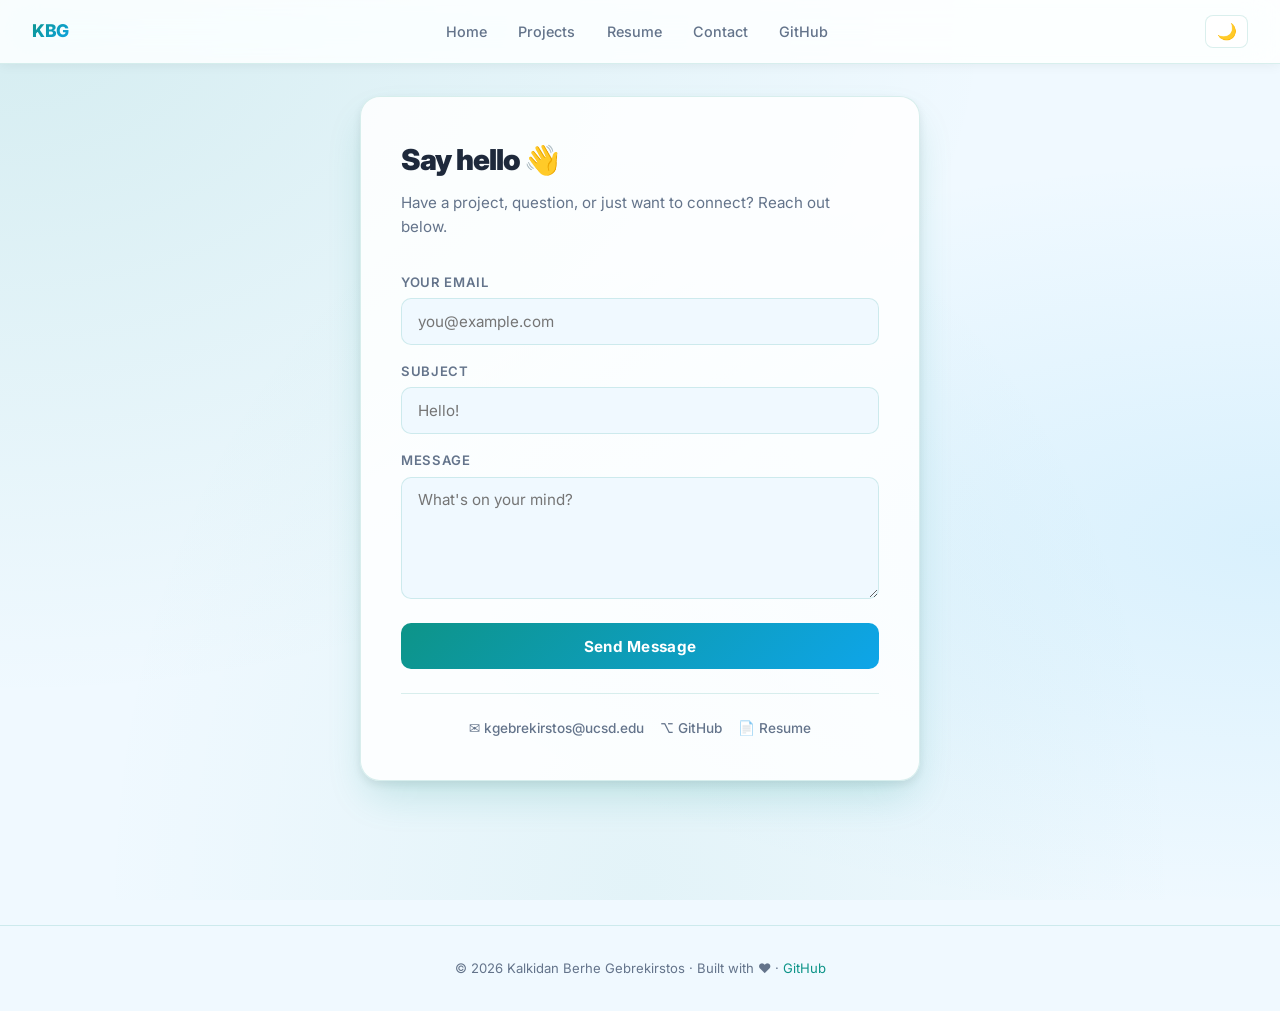
==== contact/index.html @ 20f1e6ea "Overhaul portfolio with polished, animated design - Sticky glassmorphism nav with backdrop-filter bl" ====
<!doctype html>
<html lang="en">
<head>
  <meta charset="utf-8" />
  <meta name="viewport" content="width=device-width,initial-scale=1" />
  <title>Contact – Kalkidan</title>
  <link rel="stylesheet" href="../style.css">
  <script type="module" src="../global.js"></script>
</head>
<body>
  <main class="container">
    <div class="contact-wrap reveal">
      <h1>Say hello 👋</h1>
      <p class="subtitle">Have a project, question, or just want to connect? Reach out below.</p>

      <form class="contact" action="mailto:kgebrekirstos@ucsd.edu" method="POST" enctype="text/plain">
        <div class="field">
          <label for="email">Your Email</label>
          <input id="email" name="email" type="email" required placeholder="you@example.com" autocomplete="email">
        </div>

        <div class="field">
          <label for="subject">Subject</label>
          <input id="subject" name="subject" type="text" required placeholder="Hello!">
        </div>

        <div class="field">
          <label for="body">Message</label>
          <textarea id="body" name="body" rows="5" required placeholder="What's on your mind?"></textarea>
        </div>

        <button type="submit">Send Message</button>
      </form>

      <div class="contact-links">
        <a href="mailto:kgebrekirstos@ucsd.edu">✉️ kgebrekirstos@ucsd.edu</a>
        <a href="https://github.com/Kalberhe" target="_blank" rel="noopener">⌥ GitHub</a>
        <a href="../resume/">📄 Resume</a>
      </div>
    </div>
  </main>
</body>
</html>
---- style.css ----
/* style.css */
@import url('https://fonts.googleapis.com/css2?family=Inter:wght@400;500;600;700;800;900&family=Fira+Code:wght@400;500&display=swap');

:root {
  --font-main: 'Inter', system-ui, -apple-system, sans-serif;
  --font-mono: 'Fira Code', monospace;

  --accent:       #0d9488;
  --accent-2:     #0ea5e9;
  --accent-hover: #0f766e;
  --text-main:    #1e293b;
  --text-muted:   #64748b;

  --bg-body:      #f0f9ff;
  --glass-bg:     rgba(255, 255, 255, 0.85);
  --glass-border: rgba(13, 148, 136, 0.15);
  --radius:       14px;
  --shadow:       0 4px 24px -4px rgba(13, 148, 136, 0.12), 0 1px 3px rgba(0,0,0,0.06);
  --shadow-lg:    0 20px 40px -8px rgba(13, 148, 136, 0.2), 0 4px 8px rgba(0,0,0,0.08);

  --nav-height: 64px;
}

:root[data-theme="dark"] {
  --accent:       #2dd4bf;
  --accent-2:     #38bdf8;
  --accent-hover: #14b8a6;
  --text-main:    #f1f5f9;
  --text-muted:   #94a3b8;
  --bg-body:      #0a0f1e;
  --glass-bg:     rgba(15, 23, 42, 0.85);
  --glass-border: rgba(45, 212, 191, 0.12);
  --shadow:       0 4px 24px -4px rgba(45, 212, 191, 0.08), 0 1px 3px rgba(0,0,0,0.3);
  --shadow-lg:    0 20px 40px -8px rgba(45, 212, 191, 0.15), 0 4px 8px rgba(0,0,0,0.4);
}

/* ── Reset ── */
*, *::before, *::after { box-sizing: border-box; margin: 0; padding: 0; }

html { scroll-behavior: smooth; }

body {
  font-family: var(--font-main);
  background-color: var(--bg-body);
  background-image:
    radial-gradient(ellipse at 0% 0%,   rgba(13, 148, 136, 0.12) 0px, transparent 55%),
    radial-gradient(ellipse at 100% 60%, rgba(14, 165, 233, 0.10) 0px, transparent 50%),
    radial-gradient(ellipse at 50% 100%, rgba(13, 148, 136, 0.06) 0px, transparent 60%);
  background-attachment: fixed;
  color: var(--text-main);
  line-height: 1.6;
  min-height: 100vh;
  padding-top: var(--nav-height);
}

/* ── Progress Bar ── */
#progress-bar {
  position: fixed;
  top: 0; left: 0;
  height: 3px;
  width: 0%;
  background: linear-gradient(90deg, var(--accent), var(--accent-2));
  z-index: 9999;
  transition: width 0.1s linear;
  border-radius: 0 2px 2px 0;
}

/* ── Layout ── */
.container {
  max-width: 1020px;
  margin: 0 auto;
  padding: 0 1.5rem 5rem;
}

/* ── Navbar ── */
nav {
  position: fixed;
  top: 0; left: 0; right: 0;
  height: var(--nav-height);
  z-index: 100;
  padding: 0 2rem;
  display: flex;
  justify-content: space-between;
  align-items: center;
  background: var(--glass-bg);
  backdrop-filter: blur(16px) saturate(180%);
  -webkit-backdrop-filter: blur(16px) saturate(180%);
  border-bottom: 1px solid var(--glass-border);
  box-shadow: 0 1px 12px rgba(0,0,0,0.06);
  transition: background 0.3s;
}

.nav-brand {
  font-weight: 800;
  font-size: 1.1rem;
  background: linear-gradient(135deg, var(--accent), var(--accent-2));
  -webkit-background-clip: text;
  -webkit-text-fill-color: transparent;
  background-clip: text;
  letter-spacing: -0.02em;
}

nav ul { display: flex; gap: 0.25rem; list-style: none; padding: 0; }

nav a {
  text-decoration: none;
  color: var(--text-muted);
  font-weight: 500;
  font-size: 0.9rem;
  padding: 0.45rem 0.85rem;
  border-radius: 8px;
  transition: color 0.2s, background 0.2s;
}
nav a:hover { color: var(--accent); background: rgba(13, 148, 136, 0.08); }
nav a.current {
  color: var(--accent);
  background: rgba(13, 148, 136, 0.12);
  font-weight: 600;
}

/* Theme toggle button */
#theme-btn {
  background: var(--glass-bg);
  border: 1px solid var(--glass-border);
  color: var(--text-muted);
  cursor: pointer;
  border-radius: 8px;
  padding: 0.4rem 0.65rem;
  font-size: 1rem;
  transition: all 0.2s;
  display: flex;
  align-items: center;
}
#theme-btn:hover { color: var(--accent); border-color: var(--accent); }

/* ── Hero ── */
.hero {
  display: grid;
  grid-template-columns: 1fr 220px;
  gap: 3rem;
  align-items: center;
  margin: 3.5rem 0 4rem;
  background: var(--glass-bg);
  padding: 2.75rem 3rem;
  border-radius: 20px;
  border: 1px solid var(--glass-border);
  box-shadow: var(--shadow-lg);
  position: relative;
  overflow: hidden;
}

.hero::before {
  content: '';
  position: absolute;
  inset: 0;
  border-radius: 20px;
  padding: 2px;
  background: linear-gradient(135deg, var(--accent), var(--accent-2), var(--accent));
  background-size: 200% 200%;
  animation: gradientShift 6s ease infinite;
  -webkit-mask: linear-gradient(#fff 0 0) content-box, linear-gradient(#fff 0 0);
  mask: linear-gradient(#fff 0 0) content-box, linear-gradient(#fff 0 0);
  -webkit-mask-composite: xor;
  mask-composite: exclude;
  pointer-events: none;
}

@keyframes gradientShift {
  0%   { background-position: 0% 50%; }
  50%  { background-position: 100% 50%; }
  100% { background-position: 0% 50%; }
}

.hero-text { display: flex; flex-direction: column; gap: 0; }

.hero h1 {
  font-size: clamp(1.8rem, 4vw, 2.6rem);
  font-weight: 900;
  letter-spacing: -0.03em;
  line-height: 1.1;
  margin-bottom: 0.5rem;
  background: linear-gradient(135deg, var(--text-main) 0%, var(--accent) 100%);
  -webkit-background-clip: text;
  -webkit-text-fill-color: transparent;
  background-clip: text;
}

.hero .tagline {
  font-size: 1rem;
  color: var(--accent);
  font-weight: 600;
  margin-bottom: 1rem;
  letter-spacing: 0.01em;
}

.hero p {
  font-size: 0.95rem;
  color: var(--text-muted);
  line-height: 1.75;
  max-width: 520px;
}

/* Profile image */
.hero-img-wrap {
  position: relative;
  display: flex;
  align-items: center;
  justify-content: center;
}

.hero-img-wrap::before {
  content: '';
  position: absolute;
  inset: -6px;
  border-radius: 50%;
  background: linear-gradient(135deg, var(--accent), var(--accent-2));
  background-size: 200% 200%;
  animation: gradientShift 4s ease infinite;
  z-index: 0;
}

.hero img {
  width: 180px; height: 180px;
  object-fit: cover;
  border-radius: 50%;
  border: 4px solid var(--bg-body);
  box-shadow: var(--shadow);
  position: relative;
  z-index: 1;
  transition: transform 0.3s;
}

.hero img:hover { transform: scale(1.04); }

@media (max-width: 700px) {
  .hero {
    grid-template-columns: 1fr;
    text-align: center;
    padding: 2rem 1.5rem;
    gap: 2rem;
  }
  .hero-img-wrap { order: -1; width: 150px; height: 150px; margin: 0 auto; }
  .hero img { width: 138px; height: 138px; }
  .hero p { max-width: 100%; }
}

/* ── Stats ── */
.stats-grid {
  display: grid;
  grid-template-columns: repeat(4, 1fr);
  gap: 1rem;
  margin-top: 2rem;
  border-top: 1px solid var(--glass-border);
  padding-top: 1.75rem;
}
.stat-box { text-align: center; }
.stat-box dt {
  font-size: 0.7rem;
  text-transform: uppercase;
  letter-spacing: 0.07em;
  color: var(--text-muted);
  font-weight: 600;
}
.stat-box dd {
  font-size: 1.6rem;
  font-weight: 800;
  color: var(--accent);
  margin: 0;
  letter-spacing: -0.02em;
}

@media (max-width: 500px) {
  .stats-grid { grid-template-columns: repeat(2, 1fr); }
}

/* ── Section Header ── */
.section-header {
  display: flex;
  justify-content: space-between;
  align-items: baseline;
  margin-bottom: 1.5rem;
}
.section-header h2 {
  font-size: 1.5rem;
  font-weight: 800;
  letter-spacing: -0.02em;
}
.section-header a {
  color: var(--accent);
  font-weight: 600;
  font-size: 0.9rem;
  text-decoration: none;
  display: flex;
  align-items: center;
  gap: 0.25rem;
  transition: gap 0.2s;
}
.section-header a:hover { gap: 0.5rem; }

/* ── Project Cards ── */
.project-grid {
  display: grid;
  grid-template-columns: repeat(auto-fill, minmax(300px, 1fr));
  gap: 1.25rem;
}

.card {
  background: var(--glass-bg);
  border: 1px solid var(--glass-border);
  border-radius: var(--radius);
  padding: 1.75rem;
  display: flex;
  flex-direction: column;
  transition: transform 0.25s, box-shadow 0.25s, border-color 0.25s;
  box-shadow: var(--shadow);
  position: relative;
  overflow: hidden;
}

.card::after {
  content: '';
  position: absolute;
  top: 0; left: 0;
  width: 4px;
  height: 100%;
  background: linear-gradient(180deg, var(--accent), var(--accent-2));
  border-radius: 4px 0 0 4px;
  transition: width 0.25s;
}

.card:hover {
  transform: translateY(-5px);
  box-shadow: var(--shadow-lg);
  border-color: rgba(13, 148, 136, 0.3);
}
.card:hover::after { width: 6px; }

.card h3 {
  font-size: 1.1rem;
  font-weight: 700;
  margin-bottom: 0.35rem;
  color: var(--text-main);
  letter-spacing: -0.01em;
}

.card .meta {
  font-size: 0.78rem;
  color: var(--text-muted);
  font-family: var(--font-mono);
  margin-bottom: 0.85rem;
}

.card p {
  font-size: 0.9rem;
  color: var(--text-muted);
  flex-grow: 1;
  line-height: 1.7;
  margin-bottom: 1.25rem;
}

/* Tech Tags */
.tags {
  display: flex;
  flex-wrap: wrap;
  gap: 0.4rem;
  margin-bottom: 1.1rem;
}
.tag {
  font-size: 0.72rem;
  font-family: var(--font-mono);
  font-weight: 500;
  padding: 0.2rem 0.6rem;
  border-radius: 20px;
  background: rgba(13, 148, 136, 0.1);
  color: var(--accent);
  border: 1px solid rgba(13, 148, 136, 0.2);
  letter-spacing: 0.02em;
  transition: background 0.2s;
}
.tag:hover { background: rgba(13, 148, 136, 0.2); }

/* Card Links */
.card .links {
  margin-top: auto;
  display: flex;
  flex-wrap: wrap;
  gap: 0.75rem;
}
.card a {
  color: var(--accent);
  text-decoration: none;
  font-weight: 600;
  font-size: 0.85rem;
  display: flex;
  align-items: center;
  gap: 0.3rem;
  transition: gap 0.2s;
}
.card a:hover { gap: 0.5rem; }

/* ── Search Bar ── */
.search-wrap {
  position: relative;
  margin-bottom: 2rem;
}
.search-wrap::before {
  content: '⌕';
  position: absolute;
  left: 1rem;
  top: 50%;
  transform: translateY(-50%);
  color: var(--text-muted);
  font-size: 1.1rem;
  pointer-events: none;
}
input[type="search"], .search-bar {
  width: 100%;
  padding: 0.85rem 1rem 0.85rem 2.75rem;
  border: 1px solid var(--glass-border);
  border-radius: 10px;
  background: var(--glass-bg);
  color: var(--text-main);
  font-family: var(--font-main);
  font-size: 0.95rem;
  transition: border-color 0.2s, box-shadow 0.2s;
  outline: none;
}
input[type="search"]:focus, .search-bar:focus {
  border-color: var(--accent);
  box-shadow: 0 0 0 3px rgba(13, 148, 136, 0.12);
}

/* ── Resume ── */
.resume-section { margin-bottom: 3rem; }
.resume-section h2 {
  font-size: 1.3rem;
  font-weight: 800;
  letter-spacing: -0.02em;
  margin-bottom: 1.25rem;
  padding-bottom: 0.5rem;
  border-bottom: 2px solid var(--glass-border);
}

.job {
  margin-bottom: 1.75rem;
  padding: 1.5rem;
  background: var(--glass-bg);
  border: 1px solid var(--glass-border);
  border-radius: var(--radius);
  border-left: 4px solid var(--accent);
  box-shadow: var(--shadow);
  transition: transform 0.2s, box-shadow 0.2s;
}
.job:hover { transform: translateX(4px); box-shadow: var(--shadow-lg); }

.job-header {
  display: flex;
  justify-content: space-between;
  align-items: baseline;
  margin-bottom: 0.25rem;
  flex-wrap: wrap;
  gap: 0.5rem;
}
.job-header h3 { font-size: 1rem; font-weight: 700; }
.time {
  font-size: 0.78rem;
  font-family: var(--font-mono);
  color: var(--accent);
  font-weight: 500;
}
.role {
  font-size: 0.85rem;
  color: var(--text-muted);
  font-weight: 500;
  margin-bottom: 0.75rem;
}
.job ul {
  padding-left: 1.1rem;
  display: flex;
  flex-direction: column;
  gap: 0.4rem;
}
.job li { font-size: 0.9rem; color: var(--text-muted); line-height: 1.6; }
.job li strong { color: var(--text-main); font-weight: 600; }

/* ── Contact ── */
.contact-wrap {
  max-width: 560px;
  margin: 2rem auto 0;
  background: var(--glass-bg);
  border: 1px solid var(--glass-border);
  border-radius: 20px;
  padding: 2.5rem;
  box-shadow: var(--shadow-lg);
}
.contact-wrap h1 {
  font-size: 1.8rem;
  font-weight: 900;
  letter-spacing: -0.03em;
  margin-bottom: 0.5rem;
}
.contact-wrap .subtitle {
  color: var(--text-muted);
  font-size: 0.95rem;
  margin-bottom: 2rem;
}

form.contact {
  display: flex;
  flex-direction: column;
  gap: 1rem;
}
form.contact label {
  font-size: 0.82rem;
  font-weight: 600;
  color: var(--text-muted);
  text-transform: uppercase;
  letter-spacing: 0.05em;
  display: block;
  margin-bottom: 0.35rem;
}
form.contact input,
form.contact textarea {
  width: 100%;
  padding: 0.8rem 1rem;
  border: 1px solid var(--glass-border);
  border-radius: 10px;
  background: var(--bg-body);
  color: var(--text-main);
  font-family: var(--font-main);
  font-size: 0.95rem;
  outline: none;
  transition: border-color 0.2s, box-shadow 0.2s;
}
form.contact input:focus,
form.contact textarea:focus {
  border-color: var(--accent);
  box-shadow: 0 0 0 3px rgba(13, 148, 136, 0.12);
}
form.contact textarea { resize: vertical; min-height: 120px; }
form.contact .field { display: flex; flex-direction: column; }

form.contact button[type="submit"] {
  padding: 0.85rem 2rem;
  background: linear-gradient(135deg, var(--accent), var(--accent-2));
  color: white;
  font-family: var(--font-main);
  font-weight: 700;
  font-size: 0.95rem;
  border: none;
  border-radius: 10px;
  cursor: pointer;
  transition: opacity 0.2s, transform 0.2s;
  margin-top: 0.5rem;
  letter-spacing: 0.02em;
}
form.contact button[type="submit"]:hover { opacity: 0.9; transform: translateY(-1px); }
form.contact button[type="submit"]:active { transform: translateY(0); }

.contact-links {
  display: flex;
  gap: 1rem;
  margin-top: 1.5rem;
  padding-top: 1.5rem;
  border-top: 1px solid var(--glass-border);
  justify-content: center;
  flex-wrap: wrap;
}
.contact-links a {
  color: var(--text-muted);
  text-decoration: none;
  font-size: 0.85rem;
  font-weight: 500;
  display: flex;
  align-items: center;
  gap: 0.4rem;
  transition: color 0.2s;
}
.contact-links a:hover { color: var(--accent); }

/* ── Scroll reveal ── */
.reveal {
  opacity: 0;
  transform: translateY(24px);
  transition: opacity 0.55s ease, transform 0.55s ease;
}
.reveal.visible {
  opacity: 1;
  transform: none;
}

/* ── Page title ── */
.page-title {
  font-size: clamp(1.6rem, 4vw, 2.2rem);
  font-weight: 900;
  letter-spacing: -0.03em;
  margin: 3rem 0 1.5rem;
  background: linear-gradient(135deg, var(--text-main), var(--accent));
  -webkit-background-clip: text;
  -webkit-text-fill-color: transparent;
  background-clip: text;
}

/* ── Download button ── */
.btn-primary {
  display: inline-flex;
  align-items: center;
  gap: 0.5rem;
  padding: 0.65rem 1.25rem;
  background: linear-gradient(135deg, var(--accent), var(--accent-2));
  color: white;
  font-weight: 700;
  font-size: 0.88rem;
  text-decoration: none;
  border-radius: 10px;
  transition: opacity 0.2s, transform 0.2s;
  letter-spacing: 0.02em;
}
.btn-primary:hover { opacity: 0.9; transform: translateY(-1px); }

/* ── Footer ── */
footer {
  text-align: center;
  padding: 2rem 1.5rem;
  color: var(--text-muted);
  font-size: 0.82rem;
  border-top: 1px solid var(--glass-border);
  margin-top: 4rem;
}
footer a { color: var(--accent); text-decoration: none; }
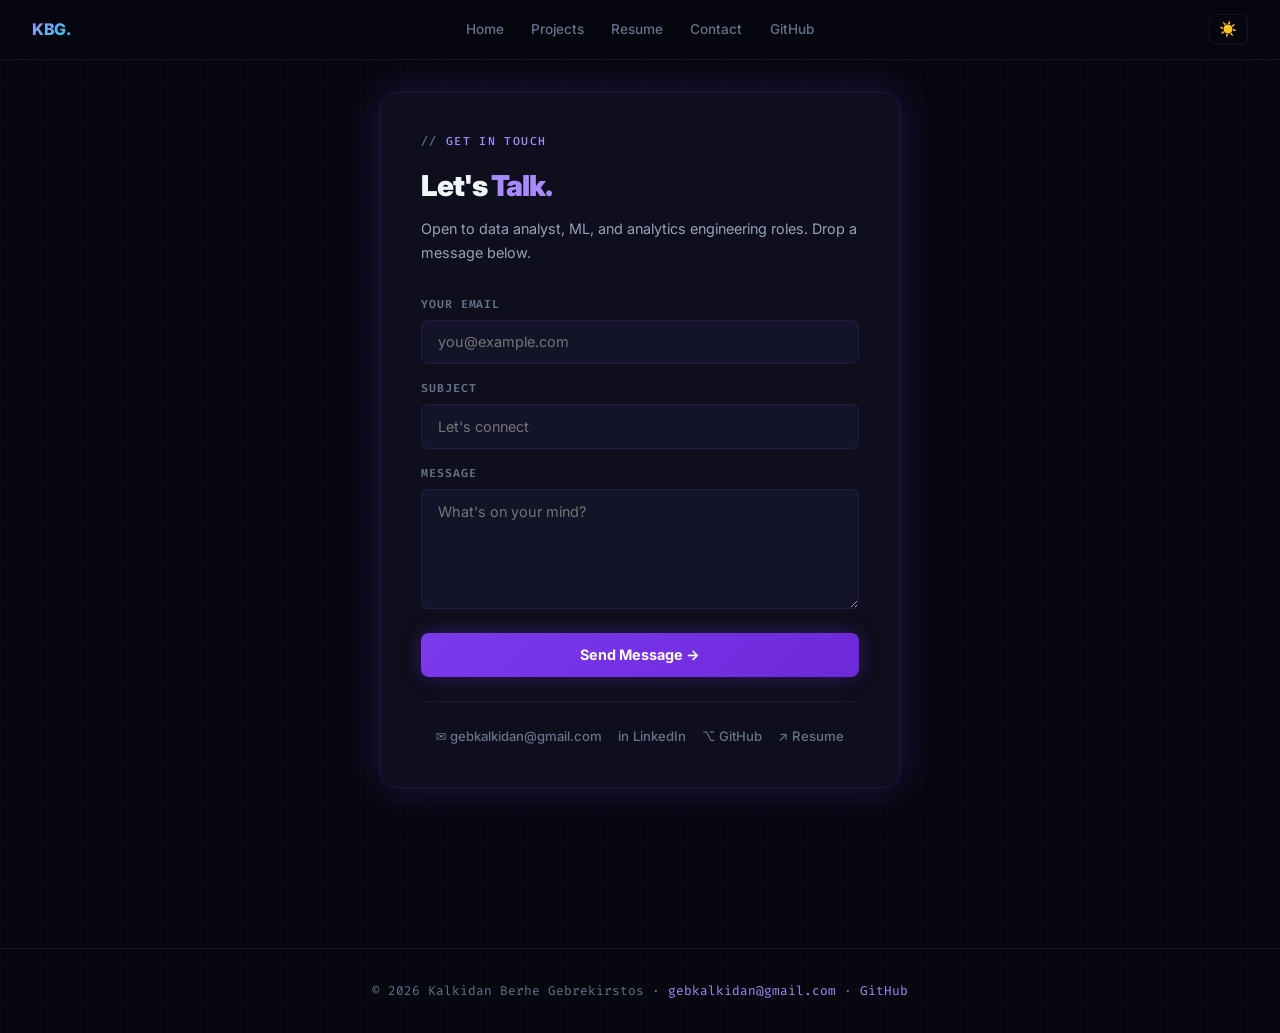
==== commit 26c57b18: "Complete visual redesign: dark violet/cyan theme, new layouts - New color scheme: deep dark bg (#070" ====
--- a/contact/index.html
+++ b/contact/index.html
@@ -3,39 +3,38 @@
 <head>
   <meta charset="utf-8" />
   <meta name="viewport" content="width=device-width,initial-scale=1" />
-  <title>Contact – Kalkidan</title>
+  <title>Contact | Kalkidan</title>
   <link rel="stylesheet" href="../style.css">
   <script type="module" src="../global.js"></script>
 </head>
 <body>
   <main class="container">
     <div class="contact-wrap reveal">
-      <h1>Say hello 👋</h1>
-      <p class="subtitle">Have a project, question, or just want to connect? Reach out below.</p>
+      <p class="section-label" style="justify-content:flex-start;">Get in touch</p>
+      <h1>Let's <span style="color:var(--violet-light)">Talk.</span></h1>
+      <p class="subtitle">Open to data analyst, ML, and analytics engineering roles. Drop a message below.</p>
 
-      <form class="contact" action="mailto:kgebrekirstos@ucsd.edu" method="POST" enctype="text/plain">
+      <form class="contact" action="mailto:gebkalkidan@gmail.com" method="POST" enctype="text/plain">
         <div class="field">
           <label for="email">Your Email</label>
           <input id="email" name="email" type="email" required placeholder="you@example.com" autocomplete="email">
         </div>
-
         <div class="field">
           <label for="subject">Subject</label>
-          <input id="subject" name="subject" type="text" required placeholder="Hello!">
+          <input id="subject" name="subject" type="text" required placeholder="Let's connect">
         </div>
-
         <div class="field">
           <label for="body">Message</label>
           <textarea id="body" name="body" rows="5" required placeholder="What's on your mind?"></textarea>
         </div>
-
-        <button type="submit">Send Message</button>
+        <button type="submit">Send Message →</button>
       </form>
 
       <div class="contact-links">
-        <a href="mailto:kgebrekirstos@ucsd.edu">✉️ kgebrekirstos@ucsd.edu</a>
+        <a href="mailto:gebkalkidan@gmail.com">✉ gebkalkidan@gmail.com</a>
+        <a href="https://www.linkedin.com/in/kalkidangebrekirstos" target="_blank" rel="noopener">in LinkedIn</a>
         <a href="https://github.com/Kalberhe" target="_blank" rel="noopener">⌥ GitHub</a>
-        <a href="../resume/">📄 Resume</a>
+        <a href="../resume/">↗ Resume</a>
       </div>
     </div>
   </main>
--- a/style.css
+++ b/style.css
@@ -1,630 +1,430 @@
-/* style.css */
-@import url('https://fonts.googleapis.com/css2?family=Inter:wght@400;500;600;700;800;900&family=Fira+Code:wght@400;500&display=swap');
+/* ── NEW PALETTE ── */
+@import url('https://fonts.googleapis.com/css2?family=Inter:wght@300;400;500;600;700;800;900&family=Fira+Code:wght@400;500&display=swap');
 
 :root {
-  --font-main: 'Inter', system-ui, -apple-system, sans-serif;
-  --font-mono: 'Fira Code', monospace;
-
-  --accent:       #0d9488;
-  --accent-2:     #0ea5e9;
-  --accent-hover: #0f766e;
-  --text-main:    #1e293b;
-  --text-muted:   #64748b;
-
-  --bg-body:      #f0f9ff;
-  --glass-bg:     rgba(255, 255, 255, 0.85);
-  --glass-border: rgba(13, 148, 136, 0.15);
-  --radius:       14px;
-  --shadow:       0 4px 24px -4px rgba(13, 148, 136, 0.12), 0 1px 3px rgba(0,0,0,0.06);
-  --shadow-lg:    0 20px 40px -8px rgba(13, 148, 136, 0.2), 0 4px 8px rgba(0,0,0,0.08);
-
-  --nav-height: 64px;
-}
-
-:root[data-theme="dark"] {
-  --accent:       #2dd4bf;
-  --accent-2:     #38bdf8;
-  --accent-hover: #14b8a6;
-  --text-main:    #f1f5f9;
-  --text-muted:   #94a3b8;
-  --bg-body:      #0a0f1e;
-  --glass-bg:     rgba(15, 23, 42, 0.85);
-  --glass-border: rgba(45, 212, 191, 0.12);
-  --shadow:       0 4px 24px -4px rgba(45, 212, 191, 0.08), 0 1px 3px rgba(0,0,0,0.3);
-  --shadow-lg:    0 20px 40px -8px rgba(45, 212, 191, 0.15), 0 4px 8px rgba(0,0,0,0.4);
-}
-
-/* ── Reset ── */
+  --bg:        #07070f;
+  --surface:   #0e0e1c;
+  --surface-2: #141428;
+  --border:    rgba(124, 58, 237, 0.18);
+  --border-2:  rgba(124, 58, 237, 0.08);
+
+  --violet:       #7c3aed;
+  --violet-light: #a78bfa;
+  --cyan:         #22d3ee;
+  --cyan-dim:     rgba(34, 211, 238, 0.12);
+  --amber:        #fbbf24;
+
+  --text:      #f1f5f9;
+  --muted:     #64748b;
+  --muted-2:   #94a3b8;
+
+  --font:      'Inter', system-ui, sans-serif;
+  --mono:      'Fira Code', monospace;
+  --radius:    10px;
+  --nav-h:     60px;
+
+  --glow-v: 0 0 40px rgba(124, 58, 237, 0.25);
+  --glow-c: 0 0 40px rgba(34, 211, 238, 0.15);
+  --shadow: 0 4px 24px rgba(0, 0, 0, 0.4);
+}
+
 *, *::before, *::after { box-sizing: border-box; margin: 0; padding: 0; }
-
 html { scroll-behavior: smooth; }
 
 body {
-  font-family: var(--font-main);
-  background-color: var(--bg-body);
-  background-image:
-    radial-gradient(ellipse at 0% 0%,   rgba(13, 148, 136, 0.12) 0px, transparent 55%),
-    radial-gradient(ellipse at 100% 60%, rgba(14, 165, 233, 0.10) 0px, transparent 50%),
-    radial-gradient(ellipse at 50% 100%, rgba(13, 148, 136, 0.06) 0px, transparent 60%);
-  background-attachment: fixed;
-  color: var(--text-main);
+  font-family: var(--font);
+  background: var(--bg);
+  color: var(--text);
   line-height: 1.6;
   min-height: 100vh;
-  padding-top: var(--nav-height);
-}
-
-/* ── Progress Bar ── */
+  padding-top: var(--nav-h);
+  /* subtle grid texture */
+  background-image:
+    linear-gradient(rgba(124,58,237,0.03) 1px, transparent 1px),
+    linear-gradient(90deg, rgba(124,58,237,0.03) 1px, transparent 1px);
+  background-size: 40px 40px;
+}
+
+/* ── Scroll progress ── */
 #progress-bar {
-  position: fixed;
-  top: 0; left: 0;
-  height: 3px;
-  width: 0%;
-  background: linear-gradient(90deg, var(--accent), var(--accent-2));
-  z-index: 9999;
-  transition: width 0.1s linear;
-  border-radius: 0 2px 2px 0;
-}
-
-/* ── Layout ── */
-.container {
-  max-width: 1020px;
-  margin: 0 auto;
-  padding: 0 1.5rem 5rem;
-}
-
-/* ── Navbar ── */
+  position: fixed; top: 0; left: 0; height: 2px; width: 0%;
+  background: linear-gradient(90deg, var(--violet), var(--cyan));
+  z-index: 9999; transition: width 0.1s linear;
+}
+
+/* ── NAV ── */
 nav {
-  position: fixed;
-  top: 0; left: 0; right: 0;
-  height: var(--nav-height);
-  z-index: 100;
-  padding: 0 2rem;
-  display: flex;
-  justify-content: space-between;
-  align-items: center;
-  background: var(--glass-bg);
-  backdrop-filter: blur(16px) saturate(180%);
-  -webkit-backdrop-filter: blur(16px) saturate(180%);
-  border-bottom: 1px solid var(--glass-border);
-  box-shadow: 0 1px 12px rgba(0,0,0,0.06);
-  transition: background 0.3s;
+  position: fixed; top: 0; left: 0; right: 0; height: var(--nav-h);
+  z-index: 100; padding: 0 2rem;
+  display: flex; justify-content: space-between; align-items: center;
+  background: rgba(7, 7, 15, 0.85);
+  backdrop-filter: blur(20px);
+  border-bottom: 1px solid var(--border);
 }
 
 .nav-brand {
-  font-weight: 800;
-  font-size: 1.1rem;
-  background: linear-gradient(135deg, var(--accent), var(--accent-2));
-  -webkit-background-clip: text;
-  -webkit-text-fill-color: transparent;
+  font-weight: 800; font-size: 1rem; letter-spacing: -0.02em;
+  background: linear-gradient(135deg, var(--violet-light), var(--cyan));
+  -webkit-background-clip: text; -webkit-text-fill-color: transparent;
   background-clip: text;
-  letter-spacing: -0.02em;
-}
-
-nav ul { display: flex; gap: 0.25rem; list-style: none; padding: 0; }
-
+}
+
+nav ul { display: flex; gap: 0.1rem; list-style: none; }
 nav a {
-  text-decoration: none;
-  color: var(--text-muted);
-  font-weight: 500;
-  font-size: 0.9rem;
-  padding: 0.45rem 0.85rem;
-  border-radius: 8px;
+  text-decoration: none; color: var(--muted); font-weight: 500;
+  font-size: 0.85rem; padding: 0.4rem 0.8rem; border-radius: 6px;
   transition: color 0.2s, background 0.2s;
 }
-nav a:hover { color: var(--accent); background: rgba(13, 148, 136, 0.08); }
-nav a.current {
-  color: var(--accent);
-  background: rgba(13, 148, 136, 0.12);
-  font-weight: 600;
-}
-
-/* Theme toggle button */
+nav a:hover { color: var(--violet-light); background: rgba(124,58,237,0.08); }
+nav a.current { color: var(--violet-light); background: rgba(124,58,237,0.1); font-weight: 600; }
+
 #theme-btn {
-  background: var(--glass-bg);
-  border: 1px solid var(--glass-border);
-  color: var(--text-muted);
-  cursor: pointer;
-  border-radius: 8px;
-  padding: 0.4rem 0.65rem;
-  font-size: 1rem;
-  transition: all 0.2s;
-  display: flex;
-  align-items: center;
-}
-#theme-btn:hover { color: var(--accent); border-color: var(--accent); }
-
-/* ── Hero ── */
-.hero {
-  display: grid;
-  grid-template-columns: 1fr 220px;
-  gap: 3rem;
-  align-items: center;
-  margin: 3.5rem 0 4rem;
-  background: var(--glass-bg);
-  padding: 2.75rem 3rem;
-  border-radius: 20px;
-  border: 1px solid var(--glass-border);
-  box-shadow: var(--shadow-lg);
+  background: none; border: 1px solid var(--border); color: var(--muted);
+  cursor: pointer; border-radius: 6px; padding: 0.35rem 0.6rem;
+  font-size: 0.9rem; transition: all 0.2s;
+}
+#theme-btn:hover { border-color: var(--violet); color: var(--violet-light); }
+
+/* ── Container ── */
+.container { max-width: 1060px; margin: 0 auto; padding: 0 1.5rem 6rem; }
+
+/* ── HERO ── */
+.hero-section {
+  min-height: calc(100vh - var(--nav-h));
+  display: flex; flex-direction: column; justify-content: center;
+  padding: 4rem 0 2rem;
   position: relative;
-  overflow: hidden;
-}
-
-.hero::before {
+}
+
+.hero-section::before {
   content: '';
-  position: absolute;
-  inset: 0;
-  border-radius: 20px;
-  padding: 2px;
-  background: linear-gradient(135deg, var(--accent), var(--accent-2), var(--accent));
-  background-size: 200% 200%;
-  animation: gradientShift 6s ease infinite;
-  -webkit-mask: linear-gradient(#fff 0 0) content-box, linear-gradient(#fff 0 0);
-  mask: linear-gradient(#fff 0 0) content-box, linear-gradient(#fff 0 0);
-  -webkit-mask-composite: xor;
-  mask-composite: exclude;
+  position: absolute; top: 10%; right: -10%;
+  width: 500px; height: 500px; border-radius: 50%;
+  background: radial-gradient(circle, rgba(124,58,237,0.12) 0%, transparent 70%);
   pointer-events: none;
 }
-
-@keyframes gradientShift {
-  0%   { background-position: 0% 50%; }
-  50%  { background-position: 100% 50%; }
-  100% { background-position: 0% 50%; }
-}
-
-.hero-text { display: flex; flex-direction: column; gap: 0; }
-
-.hero h1 {
-  font-size: clamp(1.8rem, 4vw, 2.6rem);
-  font-weight: 900;
-  letter-spacing: -0.03em;
-  line-height: 1.1;
-  margin-bottom: 0.5rem;
-  background: linear-gradient(135deg, var(--text-main) 0%, var(--accent) 100%);
-  -webkit-background-clip: text;
-  -webkit-text-fill-color: transparent;
-  background-clip: text;
-}
-
-.hero .tagline {
-  font-size: 1rem;
-  color: var(--accent);
-  font-weight: 600;
-  margin-bottom: 1rem;
+.hero-section::after {
+  content: '';
+  position: absolute; bottom: 10%; left: -5%;
+  width: 300px; height: 300px; border-radius: 50%;
+  background: radial-gradient(circle, rgba(34,211,238,0.07) 0%, transparent 70%);
+  pointer-events: none;
+}
+
+.hero-eyebrow {
+  display: flex; align-items: center; gap: 0.75rem;
+  margin-bottom: 1.5rem; flex-wrap: wrap;
+}
+.badge {
+  font-size: 0.72rem; font-weight: 600; font-family: var(--mono);
+  padding: 0.25rem 0.75rem; border-radius: 20px;
+  background: rgba(34,211,238,0.1); color: var(--cyan);
+  border: 1px solid rgba(34,211,238,0.25); letter-spacing: 0.04em;
+}
+.badge.available::before { content: '● '; color: #4ade80; font-size: 0.6rem; }
+.hero-loc { font-size: 0.82rem; color: var(--muted); font-family: var(--mono); }
+
+.hero-name {
+  font-size: clamp(3rem, 8vw, 6.5rem);
+  font-weight: 900; letter-spacing: -0.04em; line-height: 0.95;
+  margin-bottom: 1.25rem;
+}
+.hero-name .outline {
+  -webkit-text-stroke: 2px var(--violet-light);
+  -webkit-text-fill-color: transparent; color: transparent;
+}
+
+.hero-role {
+  font-size: clamp(1rem, 2.5vw, 1.25rem); font-weight: 500;
+  color: var(--muted-2); margin-bottom: 1.25rem;
+  display: flex; align-items: center; gap: 0.75rem; flex-wrap: wrap;
+}
+.hero-role .sep { color: var(--violet); font-weight: 300; }
+
+.hero-bio {
+  max-width: 580px; font-size: 1rem; color: var(--muted-2);
+  line-height: 1.75; margin-bottom: 2rem;
+}
+
+.hero-cta { display: flex; gap: 1rem; flex-wrap: wrap; }
+
+/* ── Buttons ── */
+.btn-primary {
+  display: inline-flex; align-items: center; gap: 0.5rem;
+  padding: 0.75rem 1.75rem;
+  background: linear-gradient(135deg, var(--violet), #6d28d9);
+  color: #fff; font-weight: 700; font-size: 0.9rem;
+  text-decoration: none; border-radius: 8px;
+  border: none; cursor: pointer;
+  box-shadow: 0 0 20px rgba(124,58,237,0.35);
+  transition: transform 0.2s, box-shadow 0.2s, opacity 0.2s;
   letter-spacing: 0.01em;
 }
-
-.hero p {
-  font-size: 0.95rem;
-  color: var(--text-muted);
-  line-height: 1.75;
-  max-width: 520px;
-}
-
-/* Profile image */
-.hero-img-wrap {
-  position: relative;
-  display: flex;
-  align-items: center;
-  justify-content: center;
-}
-
-.hero-img-wrap::before {
-  content: '';
-  position: absolute;
-  inset: -6px;
-  border-radius: 50%;
-  background: linear-gradient(135deg, var(--accent), var(--accent-2));
-  background-size: 200% 200%;
-  animation: gradientShift 4s ease infinite;
-  z-index: 0;
-}
-
-.hero img {
-  width: 180px; height: 180px;
-  object-fit: cover;
-  border-radius: 50%;
-  border: 4px solid var(--bg-body);
-  box-shadow: var(--shadow);
-  position: relative;
-  z-index: 1;
-  transition: transform 0.3s;
-}
-
-.hero img:hover { transform: scale(1.04); }
-
-@media (max-width: 700px) {
-  .hero {
-    grid-template-columns: 1fr;
-    text-align: center;
-    padding: 2rem 1.5rem;
-    gap: 2rem;
-  }
-  .hero-img-wrap { order: -1; width: 150px; height: 150px; margin: 0 auto; }
-  .hero img { width: 138px; height: 138px; }
-  .hero p { max-width: 100%; }
-}
-
-/* ── Stats ── */
-.stats-grid {
-  display: grid;
-  grid-template-columns: repeat(4, 1fr);
+.btn-primary:hover { transform: translateY(-2px); box-shadow: 0 0 32px rgba(124,58,237,0.5); }
+
+.btn-ghost {
+  display: inline-flex; align-items: center; gap: 0.5rem;
+  padding: 0.75rem 1.75rem; color: var(--text); font-weight: 600;
+  font-size: 0.9rem; text-decoration: none; border-radius: 8px;
+  border: 1px solid var(--border); background: transparent;
+  transition: border-color 0.2s, color 0.2s, background 0.2s;
+}
+.btn-ghost:hover { border-color: var(--violet); color: var(--violet-light); background: rgba(124,58,237,0.06); }
+
+/* ── Metrics Strip ── */
+.metrics-strip {
+  display: grid; grid-template-columns: repeat(4, 1fr);
+  gap: 1px; margin: 4rem 0;
+  border: 1px solid var(--border); border-radius: var(--radius);
+  overflow: hidden; background: var(--border);
+}
+.metric-cell {
+  background: var(--surface); padding: 1.75rem 1.5rem; text-align: center;
+  transition: background 0.2s;
+}
+.metric-cell:hover { background: var(--surface-2); }
+.metric-num {
+  font-size: 2.5rem; font-weight: 900; letter-spacing: -0.04em;
+  color: var(--amber); display: block; line-height: 1;
+  margin-bottom: 0.4rem; font-variant-numeric: tabular-nums;
+}
+.metric-label { font-size: 0.75rem; color: var(--muted); font-family: var(--mono); text-transform: uppercase; letter-spacing: 0.06em; }
+
+@media (max-width: 600px) { .metrics-strip { grid-template-columns: repeat(2, 1fr); } }
+
+/* ── Section labels ── */
+.section-label {
+  font-family: var(--mono); font-size: 0.72rem; font-weight: 500;
+  text-transform: uppercase; letter-spacing: 0.12em;
+  color: var(--violet-light); margin-bottom: 0.75rem;
+  display: flex; align-items: center; gap: 0.5rem;
+}
+.section-label::before { content: '//'; color: var(--muted); }
+
+.section-heading {
+  font-size: clamp(1.6rem, 3vw, 2.25rem); font-weight: 800;
+  letter-spacing: -0.03em; margin-bottom: 2.5rem; line-height: 1.15;
+}
+.section-heading span { color: var(--violet-light); }
+
+/* ── Skills section ── */
+.skills-section { margin: 4rem 0; }
+
+.skills-grid {
+  display: grid; grid-template-columns: repeat(auto-fill, minmax(240px, 1fr));
   gap: 1rem;
-  margin-top: 2rem;
-  border-top: 1px solid var(--glass-border);
-  padding-top: 1.75rem;
-}
-.stat-box { text-align: center; }
-.stat-box dt {
-  font-size: 0.7rem;
-  text-transform: uppercase;
-  letter-spacing: 0.07em;
-  color: var(--text-muted);
-  font-weight: 600;
-}
-.stat-box dd {
-  font-size: 1.6rem;
-  font-weight: 800;
-  color: var(--accent);
-  margin: 0;
-  letter-spacing: -0.02em;
-}
-
-@media (max-width: 500px) {
-  .stats-grid { grid-template-columns: repeat(2, 1fr); }
-}
-
-/* ── Section Header ── */
-.section-header {
-  display: flex;
-  justify-content: space-between;
-  align-items: baseline;
-  margin-bottom: 1.5rem;
-}
-.section-header h2 {
-  font-size: 1.5rem;
-  font-weight: 800;
-  letter-spacing: -0.02em;
-}
-.section-header a {
-  color: var(--accent);
-  font-weight: 600;
-  font-size: 0.9rem;
-  text-decoration: none;
-  display: flex;
-  align-items: center;
-  gap: 0.25rem;
-  transition: gap 0.2s;
-}
-.section-header a:hover { gap: 0.5rem; }
-
-/* ── Project Cards ── */
+}
+.skill-card {
+  background: var(--surface); border: 1px solid var(--border-2);
+  border-radius: var(--radius); padding: 1.25rem 1.5rem;
+  transition: border-color 0.2s, transform 0.2s;
+}
+.skill-card:hover { border-color: var(--border); transform: translateY(-2px); }
+.skill-card h4 {
+  font-size: 0.72rem; font-family: var(--mono); font-weight: 600;
+  text-transform: uppercase; letter-spacing: 0.1em; color: var(--violet-light);
+  margin-bottom: 0.75rem;
+}
+.skill-tags { display: flex; flex-wrap: wrap; gap: 0.4rem; }
+.skill-tag {
+  font-size: 0.75rem; padding: 0.2rem 0.55rem; border-radius: 4px;
+  background: rgba(124,58,237,0.1); color: var(--muted-2);
+  border: 1px solid var(--border-2); font-family: var(--mono);
+}
+
+/* ── Projects grid ── */
+.projects-section { margin: 4rem 0; }
+
+.section-header-row {
+  display: flex; justify-content: space-between; align-items: flex-end;
+  margin-bottom: 2rem; gap: 1rem;
+}
+.view-all-link {
+  color: var(--violet-light); text-decoration: none; font-size: 0.85rem;
+  font-weight: 600; display: flex; align-items: center; gap: 0.3rem;
+  white-space: nowrap; transition: gap 0.2s;
+}
+.view-all-link:hover { gap: 0.55rem; }
+
 .project-grid {
-  display: grid;
-  grid-template-columns: repeat(auto-fill, minmax(300px, 1fr));
-  gap: 1.25rem;
+  display: grid; grid-template-columns: repeat(auto-fill, minmax(320px, 1fr));
+  gap: 1rem;
 }
 
 .card {
-  background: var(--glass-bg);
-  border: 1px solid var(--glass-border);
-  border-radius: var(--radius);
-  padding: 1.75rem;
-  display: flex;
-  flex-direction: column;
-  transition: transform 0.25s, box-shadow 0.25s, border-color 0.25s;
-  box-shadow: var(--shadow);
-  position: relative;
-  overflow: hidden;
-}
-
-.card::after {
-  content: '';
-  position: absolute;
-  top: 0; left: 0;
-  width: 4px;
-  height: 100%;
-  background: linear-gradient(180deg, var(--accent), var(--accent-2));
-  border-radius: 4px 0 0 4px;
-  transition: width 0.25s;
-}
-
-.card:hover {
-  transform: translateY(-5px);
-  box-shadow: var(--shadow-lg);
-  border-color: rgba(13, 148, 136, 0.3);
-}
-.card:hover::after { width: 6px; }
-
-.card h3 {
-  font-size: 1.1rem;
-  font-weight: 700;
-  margin-bottom: 0.35rem;
-  color: var(--text-main);
-  letter-spacing: -0.01em;
-}
-
-.card .meta {
-  font-size: 0.78rem;
-  color: var(--text-muted);
-  font-family: var(--font-mono);
-  margin-bottom: 0.85rem;
-}
-
-.card p {
-  font-size: 0.9rem;
-  color: var(--text-muted);
-  flex-grow: 1;
-  line-height: 1.7;
-  margin-bottom: 1.25rem;
-}
-
-/* Tech Tags */
-.tags {
-  display: flex;
-  flex-wrap: wrap;
-  gap: 0.4rem;
-  margin-bottom: 1.1rem;
-}
+  background: var(--surface); border: 1px solid var(--border-2);
+  border-radius: var(--radius); padding: 1.75rem;
+  display: flex; flex-direction: column;
+  transition: border-color 0.25s, transform 0.25s, box-shadow 0.25s;
+  position: relative; overflow: hidden;
+}
+.card::before {
+  content: ''; position: absolute; top: 0; left: 0; right: 0; height: 1px;
+  background: linear-gradient(90deg, var(--violet), var(--cyan));
+  opacity: 0; transition: opacity 0.25s;
+}
+.card:hover { border-color: var(--border); transform: translateY(-4px); box-shadow: var(--shadow); }
+.card:hover::before { opacity: 1; }
+
+.card-num {
+  font-family: var(--mono); font-size: 0.7rem; color: var(--muted);
+  margin-bottom: 1rem; letter-spacing: 0.06em;
+}
+.card h3 { font-size: 1rem; font-weight: 700; margin-bottom: 0.5rem; letter-spacing: -0.01em; }
+.card .meta { font-size: 0.75rem; color: var(--muted); font-family: var(--mono); margin-bottom: 0.85rem; }
+.card p { font-size: 0.875rem; color: var(--muted-2); line-height: 1.7; flex-grow: 1; margin-bottom: 1.25rem; }
+
+.tags { display: flex; flex-wrap: wrap; gap: 0.35rem; margin-bottom: 1.1rem; }
 .tag {
-  font-size: 0.72rem;
-  font-family: var(--font-mono);
-  font-weight: 500;
-  padding: 0.2rem 0.6rem;
-  border-radius: 20px;
-  background: rgba(13, 148, 136, 0.1);
-  color: var(--accent);
-  border: 1px solid rgba(13, 148, 136, 0.2);
-  letter-spacing: 0.02em;
-  transition: background 0.2s;
-}
-.tag:hover { background: rgba(13, 148, 136, 0.2); }
-
-/* Card Links */
-.card .links {
-  margin-top: auto;
-  display: flex;
-  flex-wrap: wrap;
-  gap: 0.75rem;
-}
+  font-size: 0.68rem; font-family: var(--mono); font-weight: 500;
+  padding: 0.18rem 0.5rem; border-radius: 4px;
+  background: rgba(124,58,237,0.1); color: var(--violet-light);
+  border: 1px solid rgba(124,58,237,0.2);
+}
+
+.card .links { margin-top: auto; display: flex; flex-wrap: wrap; gap: 0.75rem; }
 .card a {
-  color: var(--accent);
-  text-decoration: none;
-  font-weight: 600;
-  font-size: 0.85rem;
-  display: flex;
-  align-items: center;
-  gap: 0.3rem;
-  transition: gap 0.2s;
-}
-.card a:hover { gap: 0.5rem; }
-
-/* ── Search Bar ── */
-.search-wrap {
-  position: relative;
-  margin-bottom: 2rem;
-}
+  color: var(--cyan); text-decoration: none; font-weight: 600;
+  font-size: 0.82rem; transition: opacity 0.2s;
+}
+.card a:hover { opacity: 0.75; }
+
+/* ── Experience Timeline ── */
+.timeline { position: relative; padding-left: 2rem; }
+.timeline::before {
+  content: ''; position: absolute; left: 0; top: 8px; bottom: 0;
+  width: 1px; background: linear-gradient(180deg, var(--violet), transparent);
+}
+
+.timeline-item {
+  position: relative; margin-bottom: 2.5rem;
+  padding: 1.5rem; background: var(--surface);
+  border: 1px solid var(--border-2); border-radius: var(--radius);
+  transition: border-color 0.2s, transform 0.2s;
+}
+.timeline-item::before {
+  content: ''; position: absolute; left: -2.45rem; top: 1.6rem;
+  width: 10px; height: 10px; border-radius: 50%;
+  background: var(--violet); border: 2px solid var(--bg);
+  box-shadow: 0 0 8px var(--violet);
+}
+.timeline-item:hover { border-color: var(--border); transform: translateX(4px); }
+.timeline-item.current::before { background: var(--cyan); box-shadow: 0 0 8px var(--cyan); }
+
+.tl-header { display: flex; justify-content: space-between; align-items: flex-start; flex-wrap: wrap; gap: 0.5rem; margin-bottom: 0.2rem; }
+.tl-company { font-weight: 700; font-size: 1rem; }
+.tl-date { font-size: 0.72rem; font-family: var(--mono); color: var(--violet-light); font-weight: 500; }
+.tl-role { font-size: 0.82rem; color: var(--muted); margin-bottom: 0.9rem; font-weight: 500; }
+.tl-bullets { padding-left: 1rem; display: flex; flex-direction: column; gap: 0.35rem; }
+.tl-bullets li { font-size: 0.875rem; color: var(--muted-2); line-height: 1.6; }
+.tl-bullets li strong { color: var(--text); font-weight: 600; }
+
+/* ── Resume page ── */
+.resume-section { margin-bottom: 3.5rem; }
+
+/* ── Search / Projects page ── */
+.search-wrap { position: relative; margin-bottom: 2rem; }
 .search-wrap::before {
-  content: '⌕';
-  position: absolute;
-  left: 1rem;
-  top: 50%;
-  transform: translateY(-50%);
-  color: var(--text-muted);
-  font-size: 1.1rem;
+  content: '⌕'; position: absolute; left: 1rem; top: 50%;
+  transform: translateY(-50%); color: var(--muted); font-size: 1.1rem;
   pointer-events: none;
 }
 input[type="search"], .search-bar {
-  width: 100%;
-  padding: 0.85rem 1rem 0.85rem 2.75rem;
-  border: 1px solid var(--glass-border);
-  border-radius: 10px;
-  background: var(--glass-bg);
-  color: var(--text-main);
-  font-family: var(--font-main);
-  font-size: 0.95rem;
+  width: 100%; padding: 0.85rem 1rem 0.85rem 2.75rem;
+  border: 1px solid var(--border); border-radius: var(--radius);
+  background: var(--surface); color: var(--text);
+  font-family: var(--font); font-size: 0.95rem; outline: none;
   transition: border-color 0.2s, box-shadow 0.2s;
-  outline: none;
 }
 input[type="search"]:focus, .search-bar:focus {
-  border-color: var(--accent);
-  box-shadow: 0 0 0 3px rgba(13, 148, 136, 0.12);
-}
-
-/* ── Resume ── */
-.resume-section { margin-bottom: 3rem; }
-.resume-section h2 {
-  font-size: 1.3rem;
-  font-weight: 800;
-  letter-spacing: -0.02em;
-  margin-bottom: 1.25rem;
-  padding-bottom: 0.5rem;
-  border-bottom: 2px solid var(--glass-border);
-}
-
-.job {
-  margin-bottom: 1.75rem;
-  padding: 1.5rem;
-  background: var(--glass-bg);
-  border: 1px solid var(--glass-border);
-  border-radius: var(--radius);
-  border-left: 4px solid var(--accent);
-  box-shadow: var(--shadow);
-  transition: transform 0.2s, box-shadow 0.2s;
-}
-.job:hover { transform: translateX(4px); box-shadow: var(--shadow-lg); }
-
-.job-header {
-  display: flex;
-  justify-content: space-between;
-  align-items: baseline;
-  margin-bottom: 0.25rem;
-  flex-wrap: wrap;
-  gap: 0.5rem;
-}
-.job-header h3 { font-size: 1rem; font-weight: 700; }
-.time {
-  font-size: 0.78rem;
-  font-family: var(--font-mono);
-  color: var(--accent);
-  font-weight: 500;
-}
-.role {
-  font-size: 0.85rem;
-  color: var(--text-muted);
-  font-weight: 500;
-  margin-bottom: 0.75rem;
-}
-.job ul {
-  padding-left: 1.1rem;
-  display: flex;
-  flex-direction: column;
-  gap: 0.4rem;
-}
-.job li { font-size: 0.9rem; color: var(--text-muted); line-height: 1.6; }
-.job li strong { color: var(--text-main); font-weight: 600; }
+  border-color: var(--violet); box-shadow: 0 0 0 3px rgba(124,58,237,0.12);
+}
 
 /* ── Contact ── */
 .contact-wrap {
-  max-width: 560px;
-  margin: 2rem auto 0;
-  background: var(--glass-bg);
-  border: 1px solid var(--glass-border);
-  border-radius: 20px;
-  padding: 2.5rem;
-  box-shadow: var(--shadow-lg);
-}
-.contact-wrap h1 {
-  font-size: 1.8rem;
-  font-weight: 900;
-  letter-spacing: -0.03em;
-  margin-bottom: 0.5rem;
-}
-.contact-wrap .subtitle {
-  color: var(--text-muted);
-  font-size: 0.95rem;
-  margin-bottom: 2rem;
-}
-
-form.contact {
-  display: flex;
-  flex-direction: column;
-  gap: 1rem;
-}
+  max-width: 520px; margin: 2rem auto 0;
+  background: var(--surface); border: 1px solid var(--border);
+  border-radius: 16px; padding: 2.5rem; box-shadow: var(--glow-v);
+}
+.contact-wrap h1 { font-size: 1.8rem; font-weight: 900; letter-spacing: -0.03em; margin-bottom: 0.5rem; }
+.contact-wrap .subtitle { color: var(--muted-2); font-size: 0.9rem; margin-bottom: 2rem; }
+
+form.contact { display: flex; flex-direction: column; gap: 1rem; }
 form.contact label {
-  font-size: 0.82rem;
-  font-weight: 600;
-  color: var(--text-muted);
-  text-transform: uppercase;
-  letter-spacing: 0.05em;
-  display: block;
-  margin-bottom: 0.35rem;
-}
-form.contact input,
-form.contact textarea {
-  width: 100%;
-  padding: 0.8rem 1rem;
-  border: 1px solid var(--glass-border);
-  border-radius: 10px;
-  background: var(--bg-body);
-  color: var(--text-main);
-  font-family: var(--font-main);
-  font-size: 0.95rem;
-  outline: none;
+  font-size: 0.72rem; font-weight: 600; color: var(--muted);
+  text-transform: uppercase; letter-spacing: 0.08em; display: block; margin-bottom: 0.35rem;
+  font-family: var(--mono);
+}
+form.contact input, form.contact textarea {
+  width: 100%; padding: 0.8rem 1rem;
+  border: 1px solid var(--border); border-radius: 8px;
+  background: var(--surface-2); color: var(--text);
+  font-family: var(--font); font-size: 0.9rem; outline: none;
   transition: border-color 0.2s, box-shadow 0.2s;
 }
-form.contact input:focus,
-form.contact textarea:focus {
-  border-color: var(--accent);
-  box-shadow: 0 0 0 3px rgba(13, 148, 136, 0.12);
+form.contact input:focus, form.contact textarea:focus {
+  border-color: var(--violet); box-shadow: 0 0 0 3px rgba(124,58,237,0.1);
 }
 form.contact textarea { resize: vertical; min-height: 120px; }
 form.contact .field { display: flex; flex-direction: column; }
-
 form.contact button[type="submit"] {
-  padding: 0.85rem 2rem;
-  background: linear-gradient(135deg, var(--accent), var(--accent-2));
-  color: white;
-  font-family: var(--font-main);
-  font-weight: 700;
-  font-size: 0.95rem;
-  border: none;
-  border-radius: 10px;
-  cursor: pointer;
-  transition: opacity 0.2s, transform 0.2s;
-  margin-top: 0.5rem;
-  letter-spacing: 0.02em;
-}
-form.contact button[type="submit"]:hover { opacity: 0.9; transform: translateY(-1px); }
-form.contact button[type="submit"]:active { transform: translateY(0); }
+  padding: 0.85rem; background: linear-gradient(135deg, var(--violet), #6d28d9);
+  color: white; font-family: var(--font); font-weight: 700; font-size: 0.9rem;
+  border: none; border-radius: 8px; cursor: pointer;
+  box-shadow: 0 0 20px rgba(124,58,237,0.3);
+  transition: opacity 0.2s, transform 0.2s; margin-top: 0.5rem;
+}
+form.contact button:hover { opacity: 0.9; transform: translateY(-1px); }
 
 .contact-links {
-  display: flex;
-  gap: 1rem;
-  margin-top: 1.5rem;
-  padding-top: 1.5rem;
-  border-top: 1px solid var(--glass-border);
-  justify-content: center;
-  flex-wrap: wrap;
+  display: flex; gap: 1rem; margin-top: 1.5rem; padding-top: 1.5rem;
+  border-top: 1px solid var(--border); justify-content: center; flex-wrap: wrap;
 }
 .contact-links a {
-  color: var(--text-muted);
-  text-decoration: none;
-  font-size: 0.85rem;
-  font-weight: 500;
-  display: flex;
-  align-items: center;
-  gap: 0.4rem;
-  transition: color 0.2s;
-}
-.contact-links a:hover { color: var(--accent); }
-
-/* ── Scroll reveal ── */
-.reveal {
-  opacity: 0;
-  transform: translateY(24px);
-  transition: opacity 0.55s ease, transform 0.55s ease;
-}
-.reveal.visible {
-  opacity: 1;
-  transform: none;
-}
+  color: var(--muted); text-decoration: none; font-size: 0.82rem; font-weight: 500;
+  display: flex; align-items: center; gap: 0.4rem; transition: color 0.2s;
+}
+.contact-links a:hover { color: var(--violet-light); }
 
 /* ── Page title ── */
 .page-title {
-  font-size: clamp(1.6rem, 4vw, 2.2rem);
-  font-weight: 900;
-  letter-spacing: -0.03em;
-  margin: 3rem 0 1.5rem;
-  background: linear-gradient(135deg, var(--text-main), var(--accent));
-  -webkit-background-clip: text;
-  -webkit-text-fill-color: transparent;
-  background-clip: text;
-}
-
-/* ── Download button ── */
-.btn-primary {
-  display: inline-flex;
-  align-items: center;
-  gap: 0.5rem;
-  padding: 0.65rem 1.25rem;
-  background: linear-gradient(135deg, var(--accent), var(--accent-2));
-  color: white;
-  font-weight: 700;
-  font-size: 0.88rem;
-  text-decoration: none;
-  border-radius: 10px;
-  transition: opacity 0.2s, transform 0.2s;
-  letter-spacing: 0.02em;
-}
-.btn-primary:hover { opacity: 0.9; transform: translateY(-1px); }
+  font-size: clamp(1.8rem, 4vw, 2.5rem); font-weight: 900;
+  letter-spacing: -0.04em; margin: 3rem 0 2rem; line-height: 1;
+}
+.page-title span { color: var(--violet-light); }
+
+/* ── Skill section on resume ── */
+.skill-row { display: flex; flex-direction: column; gap: 0.5rem; }
+.skill-row li { font-size: 0.875rem; color: var(--muted-2); line-height: 1.6; }
+.skill-row li strong { color: var(--violet-light); font-weight: 600; }
+
+/* ── Reveal ── */
+.reveal { opacity: 0; transform: translateY(20px); transition: opacity 0.5s ease, transform 0.5s ease; }
+.reveal.visible { opacity: 1; transform: none; }
+.reveal-left { opacity: 0; transform: translateX(-20px); transition: opacity 0.5s ease, transform 0.5s ease; }
+.reveal-left.visible { opacity: 1; transform: none; }
 
 /* ── Footer ── */
 footer {
-  text-align: center;
-  padding: 2rem 1.5rem;
-  color: var(--text-muted);
-  font-size: 0.82rem;
-  border-top: 1px solid var(--glass-border);
-  margin-top: 4rem;
-}
-footer a { color: var(--accent); text-decoration: none; }
+  text-align: center; padding: 2rem 1.5rem; color: var(--muted);
+  font-size: 0.8rem; border-top: 1px solid var(--border); margin-top: 4rem;
+  font-family: var(--mono);
+}
+footer a { color: var(--violet-light); text-decoration: none; }
+
+/* ── Download btn ── */
+.btn-download {
+  display: inline-flex; align-items: center; gap: 0.5rem;
+  padding: 0.6rem 1.2rem; background: var(--surface);
+  color: var(--text); font-weight: 600; font-size: 0.85rem;
+  text-decoration: none; border-radius: 8px;
+  border: 1px solid var(--border); transition: border-color 0.2s, color 0.2s;
+}
+.btn-download:hover { border-color: var(--violet); color: var(--violet-light); }
+
+/* ── Responsive ── */
+@media (max-width: 640px) {
+  .hero-name { font-size: clamp(2.5rem, 12vw, 4rem); }
+  nav ul { display: none; }
+  .project-grid { grid-template-columns: 1fr; }
+}
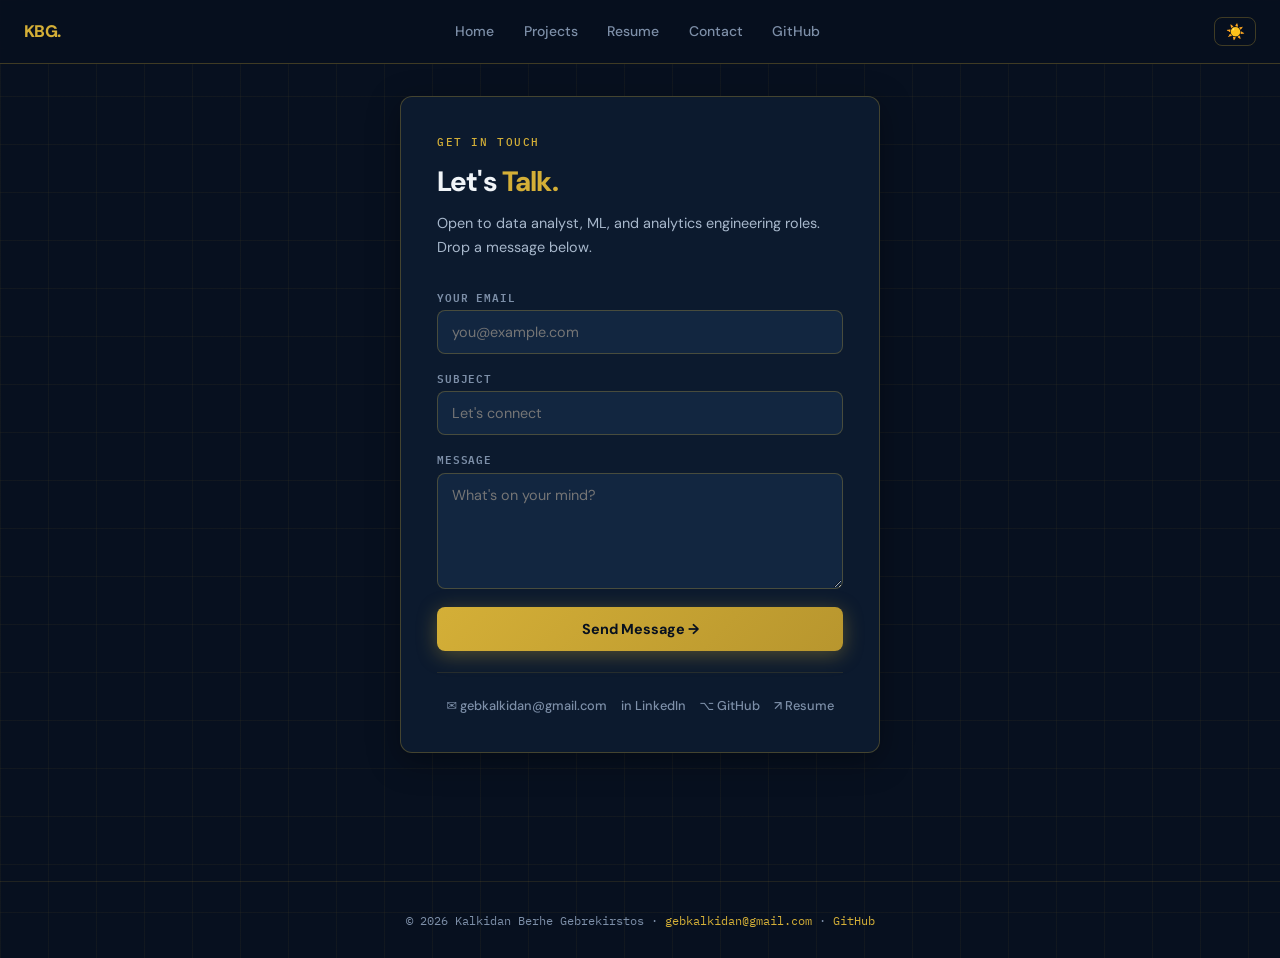
==== commit 2b14ab14: "color and everything" ====
--- a/contact/index.html
+++ b/contact/index.html
@@ -11,7 +11,7 @@
   <main class="container">
     <div class="contact-wrap reveal">
       <p class="section-label" style="justify-content:flex-start;">Get in touch</p>
-      <h1>Let's <span style="color:var(--violet-light)">Talk.</span></h1>
+      <h1>Let's <span class="accent">Talk.</span></h1>
       <p class="subtitle">Open to data analyst, ML, and analytics engineering roles. Drop a message below.</p>
 
       <form class="contact" action="mailto:gebkalkidan@gmail.com" method="POST" enctype="text/plain">
--- a/style.css
+++ b/style.css
@@ -1,31 +1,87 @@
-/* ── NEW PALETTE ── */
-@import url('https://fonts.googleapis.com/css2?family=Inter:wght@300;400;500;600;700;800;900&family=Fira+Code:wght@400;500&display=swap');
+@import url('https://fonts.googleapis.com/css2?family=DM+Sans:ital,opsz,wght@0,9..40,400;0,9..40,500;0,9..40,600;0,9..40,700;0,9..40,800&family=IBM+Plex+Mono:wght@400;500&display=swap');
+
+/* ── Dark (default): navy base, gold accents ── */
+:root,
+[data-theme="dark"] {
+  --bg:           #07101f;
+  --surface:      #0c1a2e;
+  --surface-2:    #122640;
+  --border:       rgba(212, 175, 55, 0.28);
+  --border-2:     rgba(212, 175, 55, 0.12);
+
+  --navy:         #0c1a2e;
+  --gold:         #d4af37;
+  --gold-light:   #e8c96a;
+  --gold-dim:     rgba(212, 175, 55, 0.14);
+
+  --accent:       var(--gold);
+  --accent-light: var(--gold-light);
+  --accent-dim:   var(--gold-dim);
+
+  --text:         #f0f4f8;
+  --muted:        #7d8fa8;
+  --muted-2:      #a8b8cc;
+
+  --nav-bg:       rgba(7, 16, 31, 0.92);
+  --grid-line:    rgba(212, 175, 55, 0.05);
+  --hero-glow:    rgba(212, 175, 55, 0.1);
+  --hero-glow-2:  rgba(74, 111, 165, 0.08);
+  --shadow:       0 8px 32px rgba(0, 0, 0, 0.35);
+  --glow:         0 0 32px rgba(212, 175, 55, 0.2);
+  --progress:     linear-gradient(90deg, #d4af37, #b8962e);
+  --btn-primary-bg: linear-gradient(135deg, #d4af37, #b8962e);
+  --btn-primary-text: #07101f;
+  --btn-primary-shadow: 0 4px 20px rgba(212, 175, 55, 0.35);
+  --link:         #e8c96a;
+  --badge-bg:     rgba(212, 175, 55, 0.12);
+  --badge-border: rgba(212, 175, 55, 0.35);
+  --badge-text:   var(--gold-light);
+  --available:    #6ee7a0;
+}
+
+/* ── Light: white base, navy outlines ── */
+[data-theme="light"] {
+  --bg:           #ffffff;
+  --surface:      #ffffff;
+  --surface-2:    #f5f7fa;
+  --border:       rgba(10, 37, 64, 0.45);
+  --border-2:     rgba(10, 37, 64, 0.18);
+
+  --navy:         #0a2540;
+  --gold:         #0a2540;
+  --gold-light:   #1a3d5c;
+  --gold-dim:     rgba(10, 37, 64, 0.06);
+
+  --accent:       #0a2540;
+  --accent-light: #1a3d5c;
+  --accent-dim:   rgba(10, 37, 64, 0.06);
+
+  --text:         #0a2540;
+  --muted:        #5a6d82;
+  --muted-2:      #3d5266;
+
+  --nav-bg:       rgba(255, 255, 255, 0.96);
+  --grid-line:    rgba(10, 37, 64, 0.06);
+  --hero-glow:    rgba(10, 37, 64, 0.04);
+  --hero-glow-2:  rgba(10, 37, 64, 0.03);
+  --shadow:       0 4px 24px rgba(10, 37, 64, 0.08);
+  --glow:         none;
+  --progress:     linear-gradient(90deg, #0a2540, #1a3d5c);
+  --btn-primary-bg: #0a2540;
+  --btn-primary-text: #ffffff;
+  --btn-primary-shadow: 0 4px 16px rgba(10, 37, 64, 0.2);
+  --link:         #1a3d5c;
+  --badge-bg:     rgba(10, 37, 64, 0.06);
+  --badge-border: rgba(10, 37, 64, 0.35);
+  --badge-text:   #0a2540;
+  --available:    #15803d;
+}
 
 :root {
-  --bg:        #07070f;
-  --surface:   #0e0e1c;
-  --surface-2: #141428;
-  --border:    rgba(124, 58, 237, 0.18);
-  --border-2:  rgba(124, 58, 237, 0.08);
-
-  --violet:       #7c3aed;
-  --violet-light: #a78bfa;
-  --cyan:         #22d3ee;
-  --cyan-dim:     rgba(34, 211, 238, 0.12);
-  --amber:        #fbbf24;
-
-  --text:      #f1f5f9;
-  --muted:     #64748b;
-  --muted-2:   #94a3b8;
-
-  --font:      'Inter', system-ui, sans-serif;
-  --mono:      'Fira Code', monospace;
-  --radius:    10px;
-  --nav-h:     60px;
-
-  --glow-v: 0 0 40px rgba(124, 58, 237, 0.25);
-  --glow-c: 0 0 40px rgba(34, 211, 238, 0.15);
-  --shadow: 0 4px 24px rgba(0, 0, 0, 0.4);
+  --font:   'DM Sans', system-ui, sans-serif;
+  --mono:   'IBM Plex Mono', monospace;
+  --radius: 8px;
+  --nav-h:  64px;
 }
 
 *, *::before, *::after { box-sizing: border-box; margin: 0; padding: 0; }
@@ -35,396 +91,903 @@
   font-family: var(--font);
   background: var(--bg);
   color: var(--text);
-  line-height: 1.6;
+  line-height: 1.65;
   min-height: 100vh;
   padding-top: var(--nav-h);
-  /* subtle grid texture */
   background-image:
-    linear-gradient(rgba(124,58,237,0.03) 1px, transparent 1px),
-    linear-gradient(90deg, rgba(124,58,237,0.03) 1px, transparent 1px);
-  background-size: 40px 40px;
+    linear-gradient(var(--grid-line) 1px, transparent 1px),
+    linear-gradient(90deg, var(--grid-line) 1px, transparent 1px);
+  background-size: 48px 48px;
+  transition: background-color 0.25s ease, color 0.25s ease;
 }
 
 /* ── Scroll progress ── */
 #progress-bar {
-  position: fixed; top: 0; left: 0; height: 2px; width: 0%;
-  background: linear-gradient(90deg, var(--violet), var(--cyan));
-  z-index: 9999; transition: width 0.1s linear;
-}
-
-/* ── NAV ── */
+  position: fixed;
+  top: 0;
+  left: 0;
+  height: 3px;
+  width: 0%;
+  background: var(--progress);
+  z-index: 9999;
+  transition: width 0.1s linear;
+}
+
+/* ── Nav ── */
 nav {
-  position: fixed; top: 0; left: 0; right: 0; height: var(--nav-h);
-  z-index: 100; padding: 0 2rem;
-  display: flex; justify-content: space-between; align-items: center;
-  background: rgba(7, 7, 15, 0.85);
-  backdrop-filter: blur(20px);
+  position: fixed;
+  top: 0;
+  left: 0;
+  right: 0;
+  height: var(--nav-h);
+  z-index: 100;
+  padding: 0 1.5rem;
+  display: flex;
+  justify-content: space-between;
+  align-items: center;
+  gap: 1rem;
+  background: var(--nav-bg);
+  backdrop-filter: blur(16px);
   border-bottom: 1px solid var(--border);
+  transition: background 0.25s ease, border-color 0.25s ease;
 }
 
 .nav-brand {
-  font-weight: 800; font-size: 1rem; letter-spacing: -0.02em;
-  background: linear-gradient(135deg, var(--violet-light), var(--cyan));
-  -webkit-background-clip: text; -webkit-text-fill-color: transparent;
-  background-clip: text;
-}
-
-nav ul { display: flex; gap: 0.1rem; list-style: none; }
+  font-weight: 800;
+  font-size: 1.05rem;
+  letter-spacing: -0.03em;
+  color: var(--accent);
+  flex-shrink: 0;
+}
+
+.nav-actions {
+  display: flex;
+  align-items: center;
+  gap: 0.5rem;
+}
+
+nav ul {
+  display: flex;
+  gap: 0.15rem;
+  list-style: none;
+}
+
 nav a {
-  text-decoration: none; color: var(--muted); font-weight: 500;
-  font-size: 0.85rem; padding: 0.4rem 0.8rem; border-radius: 6px;
+  text-decoration: none;
+  color: var(--muted);
+  font-weight: 500;
+  font-size: 0.875rem;
+  padding: 0.45rem 0.85rem;
+  border-radius: var(--radius);
   transition: color 0.2s, background 0.2s;
 }
-nav a:hover { color: var(--violet-light); background: rgba(124,58,237,0.08); }
-nav a.current { color: var(--violet-light); background: rgba(124,58,237,0.1); font-weight: 600; }
-
-#theme-btn {
-  background: none; border: 1px solid var(--border); color: var(--muted);
-  cursor: pointer; border-radius: 6px; padding: 0.35rem 0.6rem;
-  font-size: 0.9rem; transition: all 0.2s;
-}
-#theme-btn:hover { border-color: var(--violet); color: var(--violet-light); }
-
-/* ── Container ── */
-.container { max-width: 1060px; margin: 0 auto; padding: 0 1.5rem 6rem; }
-
-/* ── HERO ── */
+
+nav a:hover {
+  color: var(--accent);
+  background: var(--accent-dim);
+}
+
+nav a.current {
+  color: var(--accent);
+  background: var(--accent-dim);
+  font-weight: 600;
+}
+
+#theme-btn,
+#nav-toggle {
+  background: transparent;
+  border: 1px solid var(--border);
+  color: var(--muted);
+  cursor: pointer;
+  border-radius: var(--radius);
+  padding: 0.4rem 0.65rem;
+  font-size: 0.95rem;
+  line-height: 1;
+  transition: border-color 0.2s, color 0.2s;
+}
+
+#theme-btn:hover,
+#nav-toggle:hover {
+  border-color: var(--accent);
+  color: var(--accent);
+}
+
+#nav-toggle { display: none; }
+
+/* ── Layout ── */
+.container {
+  max-width: 1040px;
+  margin: 0 auto;
+  padding: 0 1.5rem 5rem;
+}
+
+/* ── Hero ── */
 .hero-section {
   min-height: calc(100vh - var(--nav-h));
-  display: flex; flex-direction: column; justify-content: center;
-  padding: 4rem 0 2rem;
+  display: flex;
+  flex-direction: column;
+  justify-content: center;
+  padding: 3rem 0 2rem;
   position: relative;
 }
 
 .hero-section::before {
   content: '';
-  position: absolute; top: 10%; right: -10%;
-  width: 500px; height: 500px; border-radius: 50%;
-  background: radial-gradient(circle, rgba(124,58,237,0.12) 0%, transparent 70%);
+  position: absolute;
+  top: 5%;
+  right: -8%;
+  width: 420px;
+  height: 420px;
+  border-radius: 50%;
+  background: radial-gradient(circle, var(--hero-glow) 0%, transparent 70%);
   pointer-events: none;
 }
+
 .hero-section::after {
   content: '';
-  position: absolute; bottom: 10%; left: -5%;
-  width: 300px; height: 300px; border-radius: 50%;
-  background: radial-gradient(circle, rgba(34,211,238,0.07) 0%, transparent 70%);
+  position: absolute;
+  bottom: 15%;
+  left: -5%;
+  width: 280px;
+  height: 280px;
+  border-radius: 50%;
+  background: radial-gradient(circle, var(--hero-glow-2) 0%, transparent 70%);
   pointer-events: none;
 }
 
 .hero-eyebrow {
-  display: flex; align-items: center; gap: 0.75rem;
-  margin-bottom: 1.5rem; flex-wrap: wrap;
-}
+  display: flex;
+  align-items: center;
+  gap: 0.75rem;
+  margin-bottom: 1.25rem;
+  flex-wrap: wrap;
+}
+
 .badge {
-  font-size: 0.72rem; font-weight: 600; font-family: var(--mono);
-  padding: 0.25rem 0.75rem; border-radius: 20px;
-  background: rgba(34,211,238,0.1); color: var(--cyan);
-  border: 1px solid rgba(34,211,238,0.25); letter-spacing: 0.04em;
-}
-.badge.available::before { content: '● '; color: #4ade80; font-size: 0.6rem; }
-.hero-loc { font-size: 0.82rem; color: var(--muted); font-family: var(--mono); }
+  font-size: 0.7rem;
+  font-weight: 600;
+  font-family: var(--mono);
+  padding: 0.3rem 0.75rem;
+  border-radius: 999px;
+  background: var(--badge-bg);
+  color: var(--badge-text);
+  border: 1px solid var(--badge-border);
+  letter-spacing: 0.05em;
+  text-transform: uppercase;
+}
+
+.badge.available::before {
+  content: '● ';
+  color: var(--available);
+  font-size: 0.55rem;
+}
+
+.hero-loc {
+  font-size: 0.8rem;
+  color: var(--muted);
+  font-family: var(--mono);
+}
 
 .hero-name {
-  font-size: clamp(3rem, 8vw, 6.5rem);
-  font-weight: 900; letter-spacing: -0.04em; line-height: 0.95;
-  margin-bottom: 1.25rem;
-}
+  font-size: clamp(2.75rem, 7vw, 5.5rem);
+  font-weight: 800;
+  letter-spacing: -0.04em;
+  line-height: 1;
+  margin-bottom: 1rem;
+}
+
 .hero-name .outline {
-  -webkit-text-stroke: 2px var(--violet-light);
-  -webkit-text-fill-color: transparent; color: transparent;
+  -webkit-text-stroke: 2px var(--accent);
+  -webkit-text-fill-color: transparent;
+  color: transparent;
 }
 
 .hero-role {
-  font-size: clamp(1rem, 2.5vw, 1.25rem); font-weight: 500;
-  color: var(--muted-2); margin-bottom: 1.25rem;
-  display: flex; align-items: center; gap: 0.75rem; flex-wrap: wrap;
-}
-.hero-role .sep { color: var(--violet); font-weight: 300; }
+  font-size: clamp(0.95rem, 2.2vw, 1.15rem);
+  font-weight: 500;
+  color: var(--muted-2);
+  margin-bottom: 1rem;
+  display: flex;
+  align-items: center;
+  gap: 0.65rem;
+  flex-wrap: wrap;
+}
+
+.hero-role .sep {
+  color: var(--accent);
+  font-weight: 300;
+  opacity: 0.7;
+}
 
 .hero-bio {
-  max-width: 580px; font-size: 1rem; color: var(--muted-2);
-  line-height: 1.75; margin-bottom: 2rem;
-}
-
-.hero-cta { display: flex; gap: 1rem; flex-wrap: wrap; }
+  max-width: 560px;
+  font-size: 1.05rem;
+  color: var(--muted-2);
+  line-height: 1.75;
+  margin-bottom: 1.75rem;
+}
+
+.hero-cta {
+  display: flex;
+  gap: 0.75rem;
+  flex-wrap: wrap;
+}
 
 /* ── Buttons ── */
 .btn-primary {
-  display: inline-flex; align-items: center; gap: 0.5rem;
-  padding: 0.75rem 1.75rem;
-  background: linear-gradient(135deg, var(--violet), #6d28d9);
-  color: #fff; font-weight: 700; font-size: 0.9rem;
-  text-decoration: none; border-radius: 8px;
-  border: none; cursor: pointer;
-  box-shadow: 0 0 20px rgba(124,58,237,0.35);
+  display: inline-flex;
+  align-items: center;
+  gap: 0.5rem;
+  padding: 0.7rem 1.5rem;
+  background: var(--btn-primary-bg);
+  color: var(--btn-primary-text);
+  font-weight: 700;
+  font-size: 0.9rem;
+  text-decoration: none;
+  border-radius: var(--radius);
+  border: 1px solid transparent;
+  cursor: pointer;
+  box-shadow: var(--btn-primary-shadow);
   transition: transform 0.2s, box-shadow 0.2s, opacity 0.2s;
-  letter-spacing: 0.01em;
-}
-.btn-primary:hover { transform: translateY(-2px); box-shadow: 0 0 32px rgba(124,58,237,0.5); }
+}
+
+.btn-primary:hover {
+  transform: translateY(-2px);
+  opacity: 0.95;
+}
 
 .btn-ghost {
-  display: inline-flex; align-items: center; gap: 0.5rem;
-  padding: 0.75rem 1.75rem; color: var(--text); font-weight: 600;
-  font-size: 0.9rem; text-decoration: none; border-radius: 8px;
-  border: 1px solid var(--border); background: transparent;
+  display: inline-flex;
+  align-items: center;
+  gap: 0.5rem;
+  padding: 0.7rem 1.5rem;
+  color: var(--text);
+  font-weight: 600;
+  font-size: 0.9rem;
+  text-decoration: none;
+  border-radius: var(--radius);
+  border: 1px solid var(--border);
+  background: transparent;
   transition: border-color 0.2s, color 0.2s, background 0.2s;
 }
-.btn-ghost:hover { border-color: var(--violet); color: var(--violet-light); background: rgba(124,58,237,0.06); }
-
-/* ── Metrics Strip ── */
+
+.btn-ghost:hover {
+  border-color: var(--accent);
+  color: var(--accent);
+  background: var(--accent-dim);
+}
+
+.btn-download {
+  display: inline-flex;
+  align-items: center;
+  gap: 0.5rem;
+  padding: 0.55rem 1.1rem;
+  background: transparent;
+  color: var(--text);
+  font-weight: 600;
+  font-size: 0.85rem;
+  text-decoration: none;
+  border-radius: var(--radius);
+  border: 1px solid var(--border);
+  transition: border-color 0.2s, color 0.2s, background 0.2s;
+  white-space: nowrap;
+}
+
+.btn-download:hover {
+  border-color: var(--accent);
+  color: var(--accent);
+  background: var(--accent-dim);
+}
+
+/* ── Metrics ── */
 .metrics-strip {
-  display: grid; grid-template-columns: repeat(4, 1fr);
-  gap: 1px; margin: 4rem 0;
-  border: 1px solid var(--border); border-radius: var(--radius);
-  overflow: hidden; background: var(--border);
-}
+  display: grid;
+  grid-template-columns: repeat(4, 1fr);
+  gap: 1px;
+  margin: 3.5rem 0;
+  border: 1px solid var(--border);
+  border-radius: var(--radius);
+  overflow: hidden;
+  background: var(--border);
+}
+
 .metric-cell {
-  background: var(--surface); padding: 1.75rem 1.5rem; text-align: center;
+  background: var(--surface);
+  padding: 1.5rem 1.25rem;
+  text-align: center;
   transition: background 0.2s;
 }
-.metric-cell:hover { background: var(--surface-2); }
+
+.metric-cell:hover {
+  background: var(--surface-2);
+}
+
 .metric-num {
-  font-size: 2.5rem; font-weight: 900; letter-spacing: -0.04em;
-  color: var(--amber); display: block; line-height: 1;
-  margin-bottom: 0.4rem; font-variant-numeric: tabular-nums;
-}
-.metric-label { font-size: 0.75rem; color: var(--muted); font-family: var(--mono); text-transform: uppercase; letter-spacing: 0.06em; }
-
-@media (max-width: 600px) { .metrics-strip { grid-template-columns: repeat(2, 1fr); } }
-
-/* ── Section labels ── */
+  font-size: 2.25rem;
+  font-weight: 800;
+  letter-spacing: -0.03em;
+  color: var(--accent);
+  display: block;
+  line-height: 1;
+  margin-bottom: 0.35rem;
+  font-variant-numeric: tabular-nums;
+}
+
+.metric-label {
+  font-size: 0.7rem;
+  color: var(--muted);
+  font-family: var(--mono);
+  text-transform: uppercase;
+  letter-spacing: 0.07em;
+}
+
+/* ── Sections ── */
 .section-label {
-  font-family: var(--mono); font-size: 0.72rem; font-weight: 500;
-  text-transform: uppercase; letter-spacing: 0.12em;
-  color: var(--violet-light); margin-bottom: 0.75rem;
-  display: flex; align-items: center; gap: 0.5rem;
-}
-.section-label::before { content: '//'; color: var(--muted); }
+  font-family: var(--mono);
+  font-size: 0.7rem;
+  font-weight: 500;
+  text-transform: uppercase;
+  letter-spacing: 0.14em;
+  color: var(--accent);
+  margin-bottom: 0.5rem;
+}
 
 .section-heading {
-  font-size: clamp(1.6rem, 3vw, 2.25rem); font-weight: 800;
-  letter-spacing: -0.03em; margin-bottom: 2.5rem; line-height: 1.15;
-}
-.section-heading span { color: var(--violet-light); }
-
-/* ── Skills section ── */
-.skills-section { margin: 4rem 0; }
+  font-size: clamp(1.5rem, 3vw, 2rem);
+  font-weight: 800;
+  letter-spacing: -0.03em;
+  margin-bottom: 2rem;
+  line-height: 1.2;
+}
+
+.section-heading span,
+.page-title span,
+.accent {
+  color: var(--accent);
+}
+
+.section-header-row {
+  display: flex;
+  justify-content: space-between;
+  align-items: flex-end;
+  margin-bottom: 1.75rem;
+  gap: 1rem;
+}
+
+.section-header-row .section-heading {
+  margin-bottom: 0;
+}
+
+.view-all-link {
+  color: var(--accent);
+  text-decoration: none;
+  font-size: 0.875rem;
+  font-weight: 600;
+  display: flex;
+  align-items: center;
+  gap: 0.25rem;
+  white-space: nowrap;
+  transition: gap 0.2s;
+}
+
+.view-all-link:hover {
+  gap: 0.5rem;
+}
+
+/* ── Skills ── */
+.skills-section,
+.projects-section,
+.resume-section {
+  margin: 3.5rem 0;
+}
 
 .skills-grid {
-  display: grid; grid-template-columns: repeat(auto-fill, minmax(240px, 1fr));
+  display: grid;
+  grid-template-columns: repeat(auto-fill, minmax(220px, 1fr));
   gap: 1rem;
 }
+
 .skill-card {
-  background: var(--surface); border: 1px solid var(--border-2);
-  border-radius: var(--radius); padding: 1.25rem 1.5rem;
+  background: var(--surface);
+  border: 1px solid var(--border-2);
+  border-radius: var(--radius);
+  padding: 1.25rem 1.35rem;
   transition: border-color 0.2s, transform 0.2s;
 }
-.skill-card:hover { border-color: var(--border); transform: translateY(-2px); }
+
+.skill-card:hover {
+  border-color: var(--border);
+  transform: translateY(-2px);
+}
+
 .skill-card h4 {
-  font-size: 0.72rem; font-family: var(--mono); font-weight: 600;
-  text-transform: uppercase; letter-spacing: 0.1em; color: var(--violet-light);
+  font-size: 0.68rem;
+  font-family: var(--mono);
+  font-weight: 600;
+  text-transform: uppercase;
+  letter-spacing: 0.1em;
+  color: var(--accent);
+  margin-bottom: 0.65rem;
+}
+
+.skill-tags {
+  display: flex;
+  flex-wrap: wrap;
+  gap: 0.35rem;
+}
+
+.skill-tag {
+  font-size: 0.72rem;
+  padding: 0.2rem 0.5rem;
+  border-radius: 4px;
+  background: var(--accent-dim);
+  color: var(--muted-2);
+  border: 1px solid var(--border-2);
+  font-family: var(--mono);
+}
+
+/* ── Project cards ── */
+.project-grid {
+  display: grid;
+  grid-template-columns: repeat(auto-fill, minmax(300px, 1fr));
+  gap: 1rem;
+}
+
+.card {
+  background: var(--surface);
+  border: 1px solid var(--border-2);
+  border-radius: var(--radius);
+  padding: 1.5rem;
+  display: flex;
+  flex-direction: column;
+  transition: border-color 0.2s, transform 0.2s, box-shadow 0.2s;
+}
+
+.card:hover {
+  border-color: var(--border);
+  transform: translateY(-3px);
+  box-shadow: var(--shadow);
+}
+
+.card-num {
+  font-family: var(--mono);
+  font-size: 0.68rem;
+  color: var(--muted);
   margin-bottom: 0.75rem;
-}
-.skill-tags { display: flex; flex-wrap: wrap; gap: 0.4rem; }
-.skill-tag {
-  font-size: 0.75rem; padding: 0.2rem 0.55rem; border-radius: 4px;
-  background: rgba(124,58,237,0.1); color: var(--muted-2);
-  border: 1px solid var(--border-2); font-family: var(--mono);
-}
-
-/* ── Projects grid ── */
-.projects-section { margin: 4rem 0; }
-
-.section-header-row {
-  display: flex; justify-content: space-between; align-items: flex-end;
-  margin-bottom: 2rem; gap: 1rem;
-}
-.view-all-link {
-  color: var(--violet-light); text-decoration: none; font-size: 0.85rem;
-  font-weight: 600; display: flex; align-items: center; gap: 0.3rem;
-  white-space: nowrap; transition: gap 0.2s;
-}
-.view-all-link:hover { gap: 0.55rem; }
-
-.project-grid {
-  display: grid; grid-template-columns: repeat(auto-fill, minmax(320px, 1fr));
+  letter-spacing: 0.08em;
+}
+
+.card h3 {
+  font-size: 1rem;
+  font-weight: 700;
+  margin-bottom: 0.35rem;
+  letter-spacing: -0.01em;
+}
+
+.card .meta {
+  font-size: 0.72rem;
+  color: var(--muted);
+  font-family: var(--mono);
+  margin-bottom: 0.75rem;
+}
+
+.card p {
+  font-size: 0.875rem;
+  color: var(--muted-2);
+  line-height: 1.65;
+  flex-grow: 1;
+  margin-bottom: 1rem;
+}
+
+.tags {
+  display: flex;
+  flex-wrap: wrap;
+  gap: 0.3rem;
+  margin-bottom: 1rem;
+}
+
+.tag {
+  font-size: 0.65rem;
+  font-family: var(--mono);
+  font-weight: 500;
+  padding: 0.15rem 0.45rem;
+  border-radius: 4px;
+  background: var(--accent-dim);
+  color: var(--accent);
+  border: 1px solid var(--border-2);
+}
+
+.card .links {
+  margin-top: auto;
+  display: flex;
+  flex-wrap: wrap;
+  gap: 0.75rem;
+}
+
+.card a {
+  color: var(--link);
+  text-decoration: none;
+  font-weight: 600;
+  font-size: 0.82rem;
+  transition: opacity 0.2s;
+}
+
+.card a:hover {
+  opacity: 0.8;
+}
+
+.empty-state {
+  color: var(--muted);
+  grid-column: 1 / -1;
+  text-align: center;
+  padding: 2rem;
+}
+
+/* ── Timeline ── */
+.timeline {
+  position: relative;
+  padding-left: 1.75rem;
+}
+
+.timeline::before {
+  content: '';
+  position: absolute;
+  left: 0;
+  top: 6px;
+  bottom: 0;
+  width: 1px;
+  background: linear-gradient(180deg, var(--accent), transparent);
+}
+
+.timeline-item {
+  position: relative;
+  margin-bottom: 1.5rem;
+  padding: 1.35rem 1.5rem;
+  background: var(--surface);
+  border: 1px solid var(--border-2);
+  border-radius: var(--radius);
+  transition: border-color 0.2s;
+}
+
+.timeline-item::before {
+  content: '';
+  position: absolute;
+  left: -2.1rem;
+  top: 1.45rem;
+  width: 9px;
+  height: 9px;
+  border-radius: 50%;
+  background: var(--accent);
+  border: 2px solid var(--bg);
+  box-shadow: 0 0 0 2px var(--accent-dim);
+}
+
+.timeline-item:hover {
+  border-color: var(--border);
+}
+
+.timeline-item.current::before {
+  box-shadow: 0 0 10px var(--accent);
+}
+
+.tl-header {
+  display: flex;
+  justify-content: space-between;
+  align-items: flex-start;
+  flex-wrap: wrap;
+  gap: 0.5rem;
+  margin-bottom: 0.15rem;
+}
+
+.tl-company {
+  font-weight: 700;
+  font-size: 0.975rem;
+}
+
+.tl-date {
+  font-size: 0.7rem;
+  font-family: var(--mono);
+  color: var(--accent);
+  font-weight: 500;
+}
+
+.tl-role {
+  font-size: 0.8rem;
+  color: var(--muted);
+  margin-bottom: 0.75rem;
+  font-weight: 500;
+}
+
+.tl-bullets {
+  padding-left: 1.1rem;
+  display: flex;
+  flex-direction: column;
+  gap: 0.3rem;
+}
+
+.tl-bullets li {
+  font-size: 0.875rem;
+  color: var(--muted-2);
+  line-height: 1.6;
+}
+
+.tl-bullets li strong {
+  color: var(--text);
+  font-weight: 600;
+}
+
+/* ── Resume helpers ── */
+.page-header-row {
+  display: flex;
+  justify-content: space-between;
+  align-items: center;
+  margin: 2.5rem 0 2rem;
+  flex-wrap: wrap;
   gap: 1rem;
 }
 
-.card {
-  background: var(--surface); border: 1px solid var(--border-2);
-  border-radius: var(--radius); padding: 1.75rem;
-  display: flex; flex-direction: column;
-  transition: border-color 0.25s, transform 0.25s, box-shadow 0.25s;
-  position: relative; overflow: hidden;
-}
-.card::before {
-  content: ''; position: absolute; top: 0; left: 0; right: 0; height: 1px;
-  background: linear-gradient(90deg, var(--violet), var(--cyan));
-  opacity: 0; transition: opacity 0.25s;
-}
-.card:hover { border-color: var(--border); transform: translateY(-4px); box-shadow: var(--shadow); }
-.card:hover::before { opacity: 1; }
-
-.card-num {
-  font-family: var(--mono); font-size: 0.7rem; color: var(--muted);
-  margin-bottom: 1rem; letter-spacing: 0.06em;
-}
-.card h3 { font-size: 1rem; font-weight: 700; margin-bottom: 0.5rem; letter-spacing: -0.01em; }
-.card .meta { font-size: 0.75rem; color: var(--muted); font-family: var(--mono); margin-bottom: 0.85rem; }
-.card p { font-size: 0.875rem; color: var(--muted-2); line-height: 1.7; flex-grow: 1; margin-bottom: 1.25rem; }
-
-.tags { display: flex; flex-wrap: wrap; gap: 0.35rem; margin-bottom: 1.1rem; }
-.tag {
-  font-size: 0.68rem; font-family: var(--mono); font-weight: 500;
-  padding: 0.18rem 0.5rem; border-radius: 4px;
-  background: rgba(124,58,237,0.1); color: var(--violet-light);
-  border: 1px solid rgba(124,58,237,0.2);
-}
-
-.card .links { margin-top: auto; display: flex; flex-wrap: wrap; gap: 0.75rem; }
-.card a {
-  color: var(--cyan); text-decoration: none; font-weight: 600;
-  font-size: 0.82rem; transition: opacity 0.2s;
-}
-.card a:hover { opacity: 0.75; }
-
-/* ── Experience Timeline ── */
-.timeline { position: relative; padding-left: 2rem; }
-.timeline::before {
-  content: ''; position: absolute; left: 0; top: 8px; bottom: 0;
-  width: 1px; background: linear-gradient(180deg, var(--violet), transparent);
-}
-
-.timeline-item {
-  position: relative; margin-bottom: 2.5rem;
-  padding: 1.5rem; background: var(--surface);
-  border: 1px solid var(--border-2); border-radius: var(--radius);
-  transition: border-color 0.2s, transform 0.2s;
-}
-.timeline-item::before {
-  content: ''; position: absolute; left: -2.45rem; top: 1.6rem;
-  width: 10px; height: 10px; border-radius: 50%;
-  background: var(--violet); border: 2px solid var(--bg);
-  box-shadow: 0 0 8px var(--violet);
-}
-.timeline-item:hover { border-color: var(--border); transform: translateX(4px); }
-.timeline-item.current::before { background: var(--cyan); box-shadow: 0 0 8px var(--cyan); }
-
-.tl-header { display: flex; justify-content: space-between; align-items: flex-start; flex-wrap: wrap; gap: 0.5rem; margin-bottom: 0.2rem; }
-.tl-company { font-weight: 700; font-size: 1rem; }
-.tl-date { font-size: 0.72rem; font-family: var(--mono); color: var(--violet-light); font-weight: 500; }
-.tl-role { font-size: 0.82rem; color: var(--muted); margin-bottom: 0.9rem; font-weight: 500; }
-.tl-bullets { padding-left: 1rem; display: flex; flex-direction: column; gap: 0.35rem; }
-.tl-bullets li { font-size: 0.875rem; color: var(--muted-2); line-height: 1.6; }
-.tl-bullets li strong { color: var(--text); font-weight: 600; }
-
-/* ── Resume page ── */
-.resume-section { margin-bottom: 3.5rem; }
-
-/* ── Search / Projects page ── */
-.search-wrap { position: relative; margin-bottom: 2rem; }
+.page-header-row .page-title {
+  margin: 0;
+}
+
+.summary-card {
+  background: var(--surface);
+  border: 1px solid var(--border);
+  border-radius: var(--radius);
+  padding: 1.35rem 1.5rem;
+  border-left: 3px solid var(--accent);
+}
+
+.summary-card p {
+  color: var(--muted-2);
+  font-size: 0.95rem;
+  line-height: 1.75;
+}
+
+.summary-card strong {
+  color: var(--text);
+  font-weight: 600;
+}
+
+/* ── Search ── */
+.search-wrap {
+  position: relative;
+  margin-bottom: 1.75rem;
+}
+
 .search-wrap::before {
-  content: '⌕'; position: absolute; left: 1rem; top: 50%;
-  transform: translateY(-50%); color: var(--muted); font-size: 1.1rem;
+  content: '⌕';
+  position: absolute;
+  left: 1rem;
+  top: 50%;
+  transform: translateY(-50%);
+  color: var(--muted);
+  font-size: 1rem;
   pointer-events: none;
 }
-input[type="search"], .search-bar {
-  width: 100%; padding: 0.85rem 1rem 0.85rem 2.75rem;
-  border: 1px solid var(--border); border-radius: var(--radius);
-  background: var(--surface); color: var(--text);
-  font-family: var(--font); font-size: 0.95rem; outline: none;
+
+input[type="search"],
+.search-bar {
+  width: 100%;
+  padding: 0.8rem 1rem 0.8rem 2.6rem;
+  border: 1px solid var(--border);
+  border-radius: var(--radius);
+  background: var(--surface);
+  color: var(--text);
+  font-family: var(--font);
+  font-size: 0.95rem;
+  outline: none;
   transition: border-color 0.2s, box-shadow 0.2s;
 }
-input[type="search"]:focus, .search-bar:focus {
-  border-color: var(--violet); box-shadow: 0 0 0 3px rgba(124,58,237,0.12);
+
+input[type="search"]:focus,
+.search-bar:focus {
+  border-color: var(--accent);
+  box-shadow: 0 0 0 3px var(--accent-dim);
 }
 
 /* ── Contact ── */
 .contact-wrap {
-  max-width: 520px; margin: 2rem auto 0;
-  background: var(--surface); border: 1px solid var(--border);
-  border-radius: 16px; padding: 2.5rem; box-shadow: var(--glow-v);
-}
-.contact-wrap h1 { font-size: 1.8rem; font-weight: 900; letter-spacing: -0.03em; margin-bottom: 0.5rem; }
-.contact-wrap .subtitle { color: var(--muted-2); font-size: 0.9rem; margin-bottom: 2rem; }
-
-form.contact { display: flex; flex-direction: column; gap: 1rem; }
+  max-width: 480px;
+  margin: 2rem auto 0;
+  background: var(--surface);
+  border: 1px solid var(--border);
+  border-radius: calc(var(--radius) + 4px);
+  padding: 2.25rem;
+  box-shadow: var(--shadow);
+}
+
+.contact-wrap h1 {
+  font-size: 1.75rem;
+  font-weight: 800;
+  letter-spacing: -0.03em;
+  margin-bottom: 0.4rem;
+}
+
+.contact-wrap .subtitle {
+  color: var(--muted-2);
+  font-size: 0.9rem;
+  margin-bottom: 1.75rem;
+}
+
+form.contact {
+  display: flex;
+  flex-direction: column;
+  gap: 0.9rem;
+}
+
 form.contact label {
-  font-size: 0.72rem; font-weight: 600; color: var(--muted);
-  text-transform: uppercase; letter-spacing: 0.08em; display: block; margin-bottom: 0.35rem;
-  font-family: var(--mono);
-}
-form.contact input, form.contact textarea {
-  width: 100%; padding: 0.8rem 1rem;
-  border: 1px solid var(--border); border-radius: 8px;
-  background: var(--surface-2); color: var(--text);
-  font-family: var(--font); font-size: 0.9rem; outline: none;
+  font-size: 0.68rem;
+  font-weight: 600;
+  color: var(--muted);
+  text-transform: uppercase;
+  letter-spacing: 0.08em;
+  display: block;
+  margin-bottom: 0.3rem;
+  font-family: var(--mono);
+}
+
+form.contact input,
+form.contact textarea {
+  width: 100%;
+  padding: 0.75rem 0.9rem;
+  border: 1px solid var(--border);
+  border-radius: var(--radius);
+  background: var(--surface-2);
+  color: var(--text);
+  font-family: var(--font);
+  font-size: 0.9rem;
+  outline: none;
   transition: border-color 0.2s, box-shadow 0.2s;
 }
-form.contact input:focus, form.contact textarea:focus {
-  border-color: var(--violet); box-shadow: 0 0 0 3px rgba(124,58,237,0.1);
-}
-form.contact textarea { resize: vertical; min-height: 120px; }
-form.contact .field { display: flex; flex-direction: column; }
+
+form.contact input:focus,
+form.contact textarea:focus {
+  border-color: var(--accent);
+  box-shadow: 0 0 0 3px var(--accent-dim);
+}
+
+form.contact textarea {
+  resize: vertical;
+  min-height: 110px;
+}
+
+form.contact .field {
+  display: flex;
+  flex-direction: column;
+}
+
 form.contact button[type="submit"] {
-  padding: 0.85rem; background: linear-gradient(135deg, var(--violet), #6d28d9);
-  color: white; font-family: var(--font); font-weight: 700; font-size: 0.9rem;
-  border: none; border-radius: 8px; cursor: pointer;
-  box-shadow: 0 0 20px rgba(124,58,237,0.3);
-  transition: opacity 0.2s, transform 0.2s; margin-top: 0.5rem;
-}
-form.contact button:hover { opacity: 0.9; transform: translateY(-1px); }
+  padding: 0.8rem;
+  background: var(--btn-primary-bg);
+  color: var(--btn-primary-text);
+  font-family: var(--font);
+  font-weight: 700;
+  font-size: 0.9rem;
+  border: none;
+  border-radius: var(--radius);
+  cursor: pointer;
+  box-shadow: var(--btn-primary-shadow);
+  transition: opacity 0.2s, transform 0.2s;
+  margin-top: 0.25rem;
+}
+
+form.contact button:hover {
+  opacity: 0.92;
+  transform: translateY(-1px);
+}
 
 .contact-links {
-  display: flex; gap: 1rem; margin-top: 1.5rem; padding-top: 1.5rem;
-  border-top: 1px solid var(--border); justify-content: center; flex-wrap: wrap;
-}
+  display: flex;
+  gap: 0.85rem;
+  margin-top: 1.35rem;
+  padding-top: 1.35rem;
+  border-top: 1px solid var(--border-2);
+  justify-content: center;
+  flex-wrap: wrap;
+}
+
 .contact-links a {
-  color: var(--muted); text-decoration: none; font-size: 0.82rem; font-weight: 500;
-  display: flex; align-items: center; gap: 0.4rem; transition: color 0.2s;
-}
-.contact-links a:hover { color: var(--violet-light); }
+  color: var(--muted);
+  text-decoration: none;
+  font-size: 0.8rem;
+  font-weight: 500;
+  transition: color 0.2s;
+}
+
+.contact-links a:hover {
+  color: var(--accent);
+}
 
 /* ── Page title ── */
 .page-title {
-  font-size: clamp(1.8rem, 4vw, 2.5rem); font-weight: 900;
-  letter-spacing: -0.04em; margin: 3rem 0 2rem; line-height: 1;
-}
-.page-title span { color: var(--violet-light); }
-
-/* ── Skill section on resume ── */
-.skill-row { display: flex; flex-direction: column; gap: 0.5rem; }
-.skill-row li { font-size: 0.875rem; color: var(--muted-2); line-height: 1.6; }
-.skill-row li strong { color: var(--violet-light); font-weight: 600; }
+  font-size: clamp(1.75rem, 4vw, 2.25rem);
+  font-weight: 800;
+  letter-spacing: -0.03em;
+  margin: 2.5rem 0 1.75rem;
+  line-height: 1.1;
+}
 
 /* ── Reveal ── */
-.reveal { opacity: 0; transform: translateY(20px); transition: opacity 0.5s ease, transform 0.5s ease; }
-.reveal.visible { opacity: 1; transform: none; }
-.reveal-left { opacity: 0; transform: translateX(-20px); transition: opacity 0.5s ease, transform 0.5s ease; }
-.reveal-left.visible { opacity: 1; transform: none; }
+.reveal {
+  opacity: 0;
+  transform: translateY(16px);
+  transition: opacity 0.45s ease, transform 0.45s ease;
+}
+
+.reveal.visible {
+  opacity: 1;
+  transform: none;
+}
+
+.reveal-left {
+  opacity: 0;
+  transform: translateX(-16px);
+  transition: opacity 0.45s ease, transform 0.45s ease;
+}
+
+.reveal-left.visible {
+  opacity: 1;
+  transform: none;
+}
 
 /* ── Footer ── */
 footer {
-  text-align: center; padding: 2rem 1.5rem; color: var(--muted);
-  font-size: 0.8rem; border-top: 1px solid var(--border); margin-top: 4rem;
-  font-family: var(--mono);
-}
-footer a { color: var(--violet-light); text-decoration: none; }
-
-/* ── Download btn ── */
-.btn-download {
-  display: inline-flex; align-items: center; gap: 0.5rem;
-  padding: 0.6rem 1.2rem; background: var(--surface);
-  color: var(--text); font-weight: 600; font-size: 0.85rem;
-  text-decoration: none; border-radius: 8px;
-  border: 1px solid var(--border); transition: border-color 0.2s, color 0.2s;
-}
-.btn-download:hover { border-color: var(--violet); color: var(--violet-light); }
-
-/* ── Responsive ── */
-@media (max-width: 640px) {
-  .hero-name { font-size: clamp(2.5rem, 12vw, 4rem); }
-  nav ul { display: none; }
-  .project-grid { grid-template-columns: 1fr; }
-}
+  text-align: center;
+  padding: 1.75rem 1.5rem;
+  color: var(--muted);
+  font-size: 0.78rem;
+  border-top: 1px solid var(--border-2);
+  margin-top: 3rem;
+  font-family: var(--mono);
+}
+
+footer a {
+  color: var(--accent);
+  text-decoration: none;
+}
+
+footer a:hover {
+  text-decoration: underline;
+}
+
+/* ── Mobile nav ── */
+@media (max-width: 720px) {
+  #nav-toggle {
+    display: block;
+  }
+
+  nav ul {
+    display: none;
+    position: absolute;
+    top: var(--nav-h);
+    left: 0;
+    right: 0;
+    flex-direction: column;
+    background: var(--nav-bg);
+    border-bottom: 1px solid var(--border);
+    padding: 0.75rem 1rem 1rem;
+    gap: 0.15rem;
+  }
+
+  nav.nav-open ul {
+    display: flex;
+  }
+
+  nav ul a {
+    display: block;
+    padding: 0.65rem 0.85rem;
+  }
+
+  .metrics-strip {
+    grid-template-columns: repeat(2, 1fr);
+  }
+
+  .project-grid {
+    grid-template-columns: 1fr;
+  }
+
+  .hero-name {
+    font-size: clamp(2.25rem, 11vw, 3.5rem);
+  }
+}
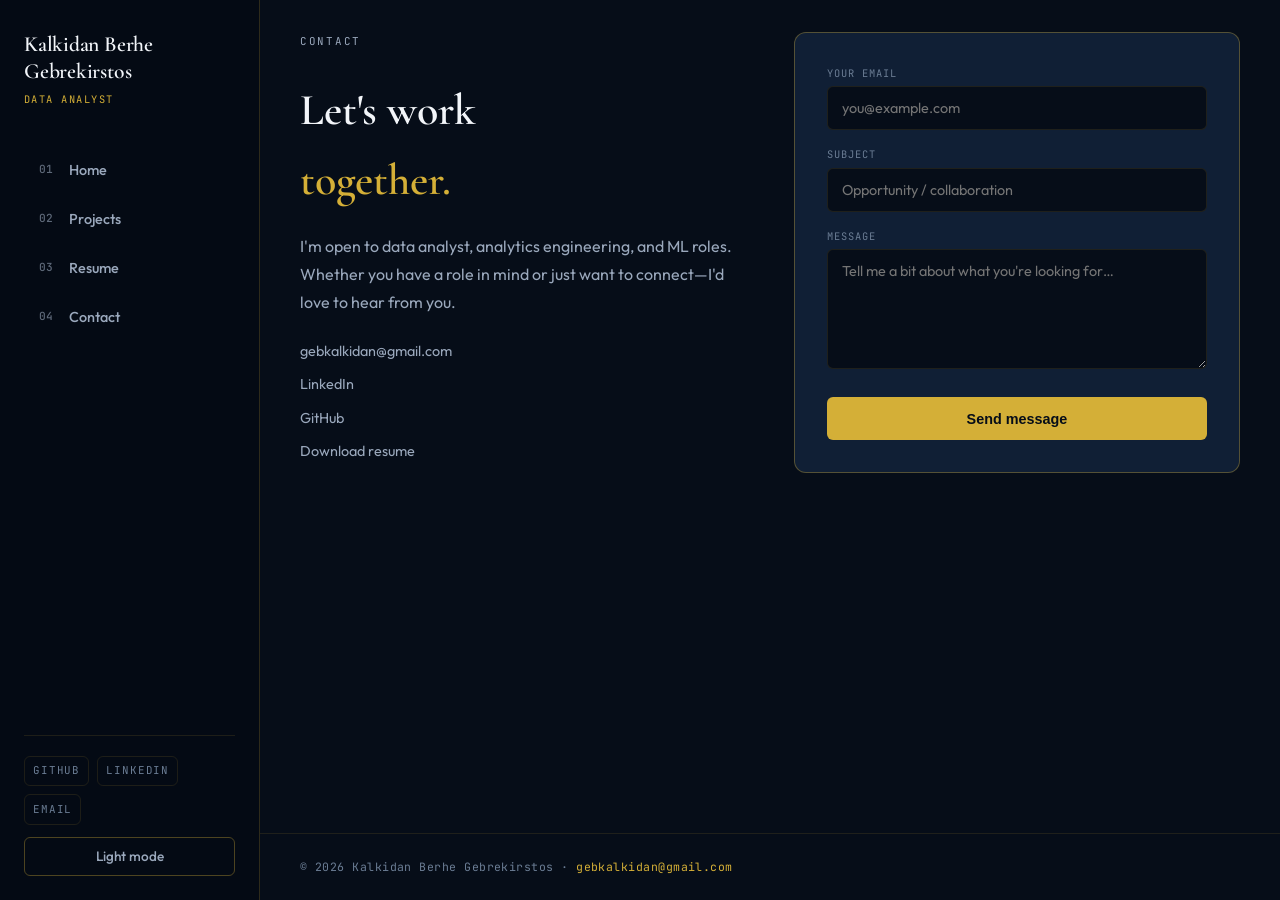
==== commit 003b6315: "rrre" ====
--- a/contact/index.html
+++ b/contact/index.html
@@ -3,40 +3,48 @@
 <head>
   <meta charset="utf-8" />
   <meta name="viewport" content="width=device-width,initial-scale=1" />
-  <title>Contact | Kalkidan</title>
+  <title>Contact | Kalkidan Berhe Gebrekirstos</title>
   <link rel="stylesheet" href="../style.css">
   <script type="module" src="../global.js"></script>
 </head>
 <body>
-  <main class="container">
-    <div class="contact-wrap reveal">
-      <p class="section-label" style="justify-content:flex-start;">Get in touch</p>
-      <h1>Let's <span class="accent">Talk.</span></h1>
-      <p class="subtitle">Open to data analyst, ML, and analytics engineering roles. Drop a message below.</p>
+  <div class="site-main">
+    <main class="container">
+      <div class="contact-layout reveal">
+        <div class="contact-aside">
+          <p class="section-eyebrow">Contact</p>
+          <h1>Let's work<br><span class="accent">together.</span></h1>
+          <p>
+            I'm open to data analyst, analytics engineering, and ML roles. Whether you have a role in mind or just want to connect—I'd love to hear from you.
+          </p>
 
-      <form class="contact" action="mailto:gebkalkidan@gmail.com" method="POST" enctype="text/plain">
-        <div class="field">
-          <label for="email">Your Email</label>
-          <input id="email" name="email" type="email" required placeholder="you@example.com" autocomplete="email">
+          <div class="contact-direct">
+            <a href="mailto:gebkalkidan@gmail.com">gebkalkidan@gmail.com</a>
+            <a href="https://www.linkedin.com/in/kalkidangebrekirstos" target="_blank" rel="noopener">LinkedIn</a>
+            <a href="https://github.com/Kalberhe" target="_blank" rel="noopener">GitHub</a>
+            <a href="../resume/">Download resume</a>
+          </div>
         </div>
-        <div class="field">
-          <label for="subject">Subject</label>
-          <input id="subject" name="subject" type="text" required placeholder="Let's connect">
+
+        <div class="contact-form-panel">
+          <form class="contact" action="mailto:gebkalkidan@gmail.com" method="POST" enctype="text/plain">
+            <div>
+              <label for="email">Your email</label>
+              <input id="email" name="email" type="email" required placeholder="you@example.com" autocomplete="email">
+            </div>
+            <div>
+              <label for="subject">Subject</label>
+              <input id="subject" name="subject" type="text" required placeholder="Opportunity / collaboration">
+            </div>
+            <div>
+              <label for="body">Message</label>
+              <textarea id="body" name="body" rows="5" required placeholder="Tell me a bit about what you're looking for…"></textarea>
+            </div>
+            <button type="submit">Send message</button>
+          </form>
         </div>
-        <div class="field">
-          <label for="body">Message</label>
-          <textarea id="body" name="body" rows="5" required placeholder="What's on your mind?"></textarea>
-        </div>
-        <button type="submit">Send Message →</button>
-      </form>
-
-      <div class="contact-links">
-        <a href="mailto:gebkalkidan@gmail.com">✉ gebkalkidan@gmail.com</a>
-        <a href="https://www.linkedin.com/in/kalkidangebrekirstos" target="_blank" rel="noopener">in LinkedIn</a>
-        <a href="https://github.com/Kalberhe" target="_blank" rel="noopener">⌥ GitHub</a>
-        <a href="../resume/">↗ Resume</a>
       </div>
-    </div>
-  </main>
+    </main>
+  </div>
 </body>
 </html>
--- a/style.css
+++ b/style.css
@@ -1,759 +1,807 @@
-@import url('https://fonts.googleapis.com/css2?family=DM+Sans:ital,opsz,wght@0,9..40,400;0,9..40,500;0,9..40,600;0,9..40,700;0,9..40,800&family=IBM+Plex+Mono:wght@400;500&display=swap');
-
-/* ── Dark (default): navy base, gold accents ── */
+@import url('https://fonts.googleapis.com/css2?family=Cormorant+Garamond:ital,wght@0,500;0,600;0,700;1,500&family=Outfit:wght@300;400;500;600;700&family=JetBrains+Mono:wght@400;500&display=swap');
+
+/* ── Dark: navy + gold ── */
 :root,
 [data-theme="dark"] {
-  --bg:           #07101f;
-  --surface:      #0c1a2e;
-  --surface-2:    #122640;
-  --border:       rgba(212, 175, 55, 0.28);
-  --border-2:     rgba(212, 175, 55, 0.12);
-
-  --navy:         #0c1a2e;
-  --gold:         #d4af37;
-  --gold-light:   #e8c96a;
-  --gold-dim:     rgba(212, 175, 55, 0.14);
-
-  --accent:       var(--gold);
-  --accent-light: var(--gold-light);
-  --accent-dim:   var(--gold-dim);
-
-  --text:         #f0f4f8;
-  --muted:        #7d8fa8;
-  --muted-2:      #a8b8cc;
-
-  --nav-bg:       rgba(7, 16, 31, 0.92);
-  --grid-line:    rgba(212, 175, 55, 0.05);
-  --hero-glow:    rgba(212, 175, 55, 0.1);
-  --hero-glow-2:  rgba(74, 111, 165, 0.08);
-  --shadow:       0 8px 32px rgba(0, 0, 0, 0.35);
-  --glow:         0 0 32px rgba(212, 175, 55, 0.2);
-  --progress:     linear-gradient(90deg, #d4af37, #b8962e);
-  --btn-primary-bg: linear-gradient(135deg, #d4af37, #b8962e);
-  --btn-primary-text: #07101f;
-  --btn-primary-shadow: 0 4px 20px rgba(212, 175, 55, 0.35);
-  --link:         #e8c96a;
-  --badge-bg:     rgba(212, 175, 55, 0.12);
-  --badge-border: rgba(212, 175, 55, 0.35);
-  --badge-text:   var(--gold-light);
-  --available:    #6ee7a0;
-}
-
-/* ── Light: white base, navy outlines ── */
+  --bg:              #060d18;
+  --bg-elevated:     #0b1628;
+  --surface:         #101f35;
+  --surface-hover:   #152842;
+  --border:          rgba(212, 175, 55, 0.35);
+  --border-soft:     rgba(212, 175, 55, 0.12);
+
+  --accent:          #d4af37;
+  --accent-soft:     #e8c96a;
+  --accent-muted:    rgba(212, 175, 55, 0.12);
+
+  --text:            #f2f5f9;
+  --text-secondary:  #9aa8bc;
+  --text-tertiary:   #6b7d94;
+
+  --sidebar-bg:      #040a14;
+  --sidebar-border:  rgba(212, 175, 55, 0.2);
+  --sidebar-active:  rgba(212, 175, 55, 0.14);
+  --shadow:          0 24px 48px rgba(0, 0, 0, 0.45);
+  --photo-ring:      linear-gradient(135deg, #d4af37, #8a7120);
+  --btn-fill:        #d4af37;
+  --btn-text:        #060d18;
+  --progress:        linear-gradient(90deg, #d4af37, #9a7b1a);
+}
+
+/* ── Light: white + navy outline ── */
 [data-theme="light"] {
-  --bg:           #ffffff;
-  --surface:      #ffffff;
-  --surface-2:    #f5f7fa;
-  --border:       rgba(10, 37, 64, 0.45);
-  --border-2:     rgba(10, 37, 64, 0.18);
-
-  --navy:         #0a2540;
-  --gold:         #0a2540;
-  --gold-light:   #1a3d5c;
-  --gold-dim:     rgba(10, 37, 64, 0.06);
-
-  --accent:       #0a2540;
-  --accent-light: #1a3d5c;
-  --accent-dim:   rgba(10, 37, 64, 0.06);
-
-  --text:         #0a2540;
-  --muted:        #5a6d82;
-  --muted-2:      #3d5266;
-
-  --nav-bg:       rgba(255, 255, 255, 0.96);
-  --grid-line:    rgba(10, 37, 64, 0.06);
-  --hero-glow:    rgba(10, 37, 64, 0.04);
-  --hero-glow-2:  rgba(10, 37, 64, 0.03);
-  --shadow:       0 4px 24px rgba(10, 37, 64, 0.08);
-  --glow:         none;
-  --progress:     linear-gradient(90deg, #0a2540, #1a3d5c);
-  --btn-primary-bg: #0a2540;
-  --btn-primary-text: #ffffff;
-  --btn-primary-shadow: 0 4px 16px rgba(10, 37, 64, 0.2);
-  --link:         #1a3d5c;
-  --badge-bg:     rgba(10, 37, 64, 0.06);
-  --badge-border: rgba(10, 37, 64, 0.35);
-  --badge-text:   #0a2540;
-  --available:    #15803d;
+  --bg:              #fafbfc;
+  --bg-elevated:     #ffffff;
+  --surface:         #ffffff;
+  --surface-hover:   #f4f6f9;
+  --border:          rgba(10, 37, 64, 0.55);
+  --border-soft:     rgba(10, 37, 64, 0.14);
+
+  --accent:          #0a2540;
+  --accent-soft:     #1a3d5c;
+  --accent-muted:    rgba(10, 37, 64, 0.06);
+
+  --text:            #0a2540;
+  --text-secondary:  #3d5266;
+  --text-tertiary:   #5c7085;
+
+  --sidebar-bg:      #ffffff;
+  --sidebar-border:  rgba(10, 37, 64, 0.2);
+  --sidebar-active:  rgba(10, 37, 64, 0.08);
+  --shadow:          0 16px 40px rgba(10, 37, 64, 0.1);
+  --photo-ring:      linear-gradient(135deg, #0a2540, #2a5080);
+  --btn-fill:        #0a2540;
+  --btn-text:        #ffffff;
+  --progress:        linear-gradient(90deg, #0a2540, #2a5080);
 }
 
 :root {
-  --font:   'DM Sans', system-ui, sans-serif;
-  --mono:   'IBM Plex Mono', monospace;
-  --radius: 8px;
-  --nav-h:  64px;
+  --font-display: 'Cormorant Garamond', Georgia, serif;
+  --font-body:    'Outfit', system-ui, sans-serif;
+  --font-mono:    'JetBrains Mono', monospace;
+  --sidebar-w:    260px;
+  --radius:       6px;
+  --radius-lg:    12px;
+  --ease:         cubic-bezier(0.22, 1, 0.36, 1);
 }
 
 *, *::before, *::after { box-sizing: border-box; margin: 0; padding: 0; }
 html { scroll-behavior: smooth; }
 
 body {
-  font-family: var(--font);
+  font-family: var(--font-body);
   background: var(--bg);
   color: var(--text);
-  line-height: 1.65;
+  line-height: 1.6;
   min-height: 100vh;
-  padding-top: var(--nav-h);
-  background-image:
-    linear-gradient(var(--grid-line) 1px, transparent 1px),
-    linear-gradient(90deg, var(--grid-line) 1px, transparent 1px);
-  background-size: 48px 48px;
-  transition: background-color 0.25s ease, color 0.25s ease;
-}
-
-/* ── Scroll progress ── */
+  display: flex;
+  transition: background 0.3s var(--ease), color 0.3s var(--ease);
+}
+
+img { max-width: 100%; display: block; }
+a { color: inherit; }
+
+/* ── Progress ── */
 #progress-bar {
   position: fixed;
   top: 0;
   left: 0;
+  right: 0;
   height: 3px;
   width: 0%;
   background: var(--progress);
-  z-index: 9999;
-  transition: width 0.1s linear;
-}
-
-/* ── Nav ── */
-nav {
+  z-index: 1000;
+  transition: width 0.08s linear;
+}
+
+/* ══════════════════════════════════════
+   SIDEBAR NAV
+══════════════════════════════════════ */
+.site-sidebar {
   position: fixed;
   top: 0;
   left: 0;
-  right: 0;
-  height: var(--nav-h);
-  z-index: 100;
-  padding: 0 1.5rem;
-  display: flex;
-  justify-content: space-between;
+  bottom: 0;
+  width: var(--sidebar-w);
+  z-index: 200;
+  display: flex;
+  flex-direction: column;
+  padding: 2rem 1.5rem 1.5rem;
+  background: var(--sidebar-bg);
+  border-right: 1px solid var(--sidebar-border);
+  transition: transform 0.35s var(--ease), background 0.3s;
+}
+
+.sidebar-brand {
+  display: block;
+  text-decoration: none;
+  margin-bottom: 2.5rem;
+}
+
+.sidebar-brand-name {
+  font-family: var(--font-display);
+  font-size: 1.35rem;
+  font-weight: 600;
+  line-height: 1.2;
+  color: var(--text);
+  letter-spacing: -0.01em;
+}
+
+.sidebar-brand-role {
+  display: block;
+  font-family: var(--font-mono);
+  font-size: 0.65rem;
+  text-transform: uppercase;
+  letter-spacing: 0.14em;
+  color: var(--accent);
+  margin-top: 0.35rem;
+}
+
+.sidebar-nav {
+  list-style: none;
+  flex: 1;
+  display: flex;
+  flex-direction: column;
+  gap: 0.2rem;
+}
+
+.sidebar-nav a {
+  display: flex;
   align-items: center;
-  gap: 1rem;
-  background: var(--nav-bg);
-  backdrop-filter: blur(16px);
-  border-bottom: 1px solid var(--border);
-  transition: background 0.25s ease, border-color 0.25s ease;
-}
-
-.nav-brand {
-  font-weight: 800;
-  font-size: 1.05rem;
-  letter-spacing: -0.03em;
-  color: var(--accent);
-  flex-shrink: 0;
-}
-
-.nav-actions {
-  display: flex;
-  align-items: center;
+  gap: 0.65rem;
+  padding: 0.65rem 0.85rem;
+  text-decoration: none;
+  font-size: 0.9rem;
+  font-weight: 500;
+  color: var(--text-secondary);
+  border-radius: var(--radius);
+  border: 1px solid transparent;
+  transition: all 0.2s var(--ease);
+}
+
+.sidebar-nav a:hover {
+  color: var(--text);
+  background: var(--accent-muted);
+  border-color: var(--border-soft);
+}
+
+.sidebar-nav a.current {
+  color: var(--accent);
+  background: var(--sidebar-active);
+  border-color: var(--border-soft);
+  font-weight: 600;
+}
+
+.nav-icon {
+  font-family: var(--font-mono);
+  font-size: 0.7rem;
+  opacity: 0.6;
+  width: 1.25rem;
+}
+
+.sidebar-footer {
+  display: flex;
+  flex-direction: column;
+  gap: 0.75rem;
+  padding-top: 1.25rem;
+  border-top: 1px solid var(--border-soft);
+}
+
+.sidebar-social {
+  display: flex;
   gap: 0.5rem;
-}
-
-nav ul {
-  display: flex;
-  gap: 0.15rem;
-  list-style: none;
-}
-
-nav a {
+  flex-wrap: wrap;
+}
+
+.sidebar-social a {
+  font-family: var(--font-mono);
+  font-size: 0.68rem;
+  text-transform: uppercase;
+  letter-spacing: 0.08em;
+  color: var(--text-tertiary);
   text-decoration: none;
-  color: var(--muted);
-  font-weight: 500;
-  font-size: 0.875rem;
-  padding: 0.45rem 0.85rem;
+  padding: 0.35rem 0.5rem;
+  border: 1px solid var(--border-soft);
   border-radius: var(--radius);
-  transition: color 0.2s, background 0.2s;
-}
-
-nav a:hover {
-  color: var(--accent);
-  background: var(--accent-dim);
-}
-
-nav a.current {
-  color: var(--accent);
-  background: var(--accent-dim);
-  font-weight: 600;
-}
-
-#theme-btn,
-#nav-toggle {
+  transition: color 0.2s, border-color 0.2s;
+}
+
+.sidebar-social a:hover {
+  color: var(--accent);
+  border-color: var(--border);
+}
+
+#theme-btn {
+  width: 100%;
+  padding: 0.6rem;
   background: transparent;
   border: 1px solid var(--border);
-  color: var(--muted);
+  border-radius: var(--radius);
+  color: var(--text-secondary);
+  font-family: var(--font-body);
+  font-size: 0.85rem;
+  font-weight: 500;
   cursor: pointer;
-  border-radius: var(--radius);
-  padding: 0.4rem 0.65rem;
-  font-size: 0.95rem;
-  line-height: 1;
-  transition: border-color 0.2s, color 0.2s;
-}
-
-#theme-btn:hover,
-#nav-toggle:hover {
+  transition: all 0.2s;
+}
+
+#theme-btn:hover {
+  color: var(--accent);
   border-color: var(--accent);
-  color: var(--accent);
-}
-
-#nav-toggle { display: none; }
-
-/* ── Layout ── */
+  background: var(--accent-muted);
+}
+
+#sidebar-toggle {
+  display: none;
+  position: fixed;
+  bottom: 1.25rem;
+  right: 1.25rem;
+  z-index: 300;
+  width: 52px;
+  height: 52px;
+  border-radius: 50%;
+  border: 1px solid var(--border);
+  background: var(--sidebar-bg);
+  color: var(--text);
+  font-size: 1.25rem;
+  cursor: pointer;
+  box-shadow: var(--shadow);
+}
+
+/* ══════════════════════════════════════
+   MAIN LAYOUT
+══════════════════════════════════════ */
+.site-main {
+  flex: 1;
+  margin-left: var(--sidebar-w);
+  min-width: 0;
+  display: flex;
+  flex-direction: column;
+  min-height: 100vh;
+}
+
 .container {
-  max-width: 1040px;
+  width: 100%;
+  max-width: 1100px;
   margin: 0 auto;
-  padding: 0 1.5rem 5rem;
-}
-
-/* ── Hero ── */
-.hero-section {
-  min-height: calc(100vh - var(--nav-h));
-  display: flex;
-  flex-direction: column;
-  justify-content: center;
-  padding: 3rem 0 2rem;
-  position: relative;
-}
-
-.hero-section::before {
-  content: '';
-  position: absolute;
-  top: 5%;
-  right: -8%;
-  width: 420px;
-  height: 420px;
-  border-radius: 50%;
-  background: radial-gradient(circle, var(--hero-glow) 0%, transparent 70%);
-  pointer-events: none;
-}
-
-.hero-section::after {
-  content: '';
-  position: absolute;
-  bottom: 15%;
-  left: -5%;
-  width: 280px;
-  height: 280px;
-  border-radius: 50%;
-  background: radial-gradient(circle, var(--hero-glow-2) 0%, transparent 70%);
-  pointer-events: none;
-}
-
-.hero-eyebrow {
-  display: flex;
+  padding: 0 clamp(1.25rem, 4vw, 2.5rem) 4rem;
+}
+
+/* ══════════════════════════════════════
+   HOME HERO
+══════════════════════════════════════ */
+.intro {
+  display: grid;
+  grid-template-columns: 1fr minmax(260px, 340px);
+  gap: clamp(2rem, 5vw, 4rem);
   align-items: center;
-  gap: 0.75rem;
-  margin-bottom: 1.25rem;
-  flex-wrap: wrap;
-}
-
-.badge {
-  font-size: 0.7rem;
-  font-weight: 600;
-  font-family: var(--mono);
-  padding: 0.3rem 0.75rem;
-  border-radius: 999px;
-  background: var(--badge-bg);
-  color: var(--badge-text);
-  border: 1px solid var(--badge-border);
-  letter-spacing: 0.05em;
-  text-transform: uppercase;
-}
-
-.badge.available::before {
-  content: '● ';
-  color: var(--available);
-  font-size: 0.55rem;
-}
-
-.hero-loc {
-  font-size: 0.8rem;
-  color: var(--muted);
-  font-family: var(--mono);
-}
-
-.hero-name {
-  font-size: clamp(2.75rem, 7vw, 5.5rem);
-  font-weight: 800;
-  letter-spacing: -0.04em;
-  line-height: 1;
-  margin-bottom: 1rem;
-}
-
-.hero-name .outline {
-  -webkit-text-stroke: 2px var(--accent);
-  -webkit-text-fill-color: transparent;
-  color: transparent;
-}
-
-.hero-role {
-  font-size: clamp(0.95rem, 2.2vw, 1.15rem);
-  font-weight: 500;
-  color: var(--muted-2);
-  margin-bottom: 1rem;
-  display: flex;
-  align-items: center;
-  gap: 0.65rem;
-  flex-wrap: wrap;
-}
-
-.hero-role .sep {
-  color: var(--accent);
-  font-weight: 300;
-  opacity: 0.7;
-}
-
-.hero-bio {
-  max-width: 560px;
-  font-size: 1.05rem;
-  color: var(--muted-2);
-  line-height: 1.75;
-  margin-bottom: 1.75rem;
-}
-
-.hero-cta {
-  display: flex;
-  gap: 0.75rem;
-  flex-wrap: wrap;
-}
-
-/* ── Buttons ── */
-.btn-primary {
+  min-height: calc(100vh - 80px);
+  padding: clamp(2rem, 5vw, 4rem) 0 3rem;
+}
+
+.intro-status {
   display: inline-flex;
   align-items: center;
   gap: 0.5rem;
-  padding: 0.7rem 1.5rem;
-  background: var(--btn-primary-bg);
-  color: var(--btn-primary-text);
-  font-weight: 700;
-  font-size: 0.9rem;
+  font-family: var(--font-mono);
+  font-size: 0.72rem;
+  text-transform: uppercase;
+  letter-spacing: 0.12em;
+  color: var(--accent);
+  margin-bottom: 1.25rem;
+}
+
+.intro-status::before {
+  content: '';
+  width: 7px;
+  height: 7px;
+  border-radius: 50%;
+  background: #4ade80;
+  box-shadow: 0 0 8px #4ade80;
+}
+
+.intro h1 {
+  font-family: var(--font-display);
+  font-size: clamp(2.75rem, 5.5vw, 4.25rem);
+  font-weight: 600;
+  line-height: 1.05;
+  letter-spacing: -0.02em;
+  margin-bottom: 0.35rem;
+}
+
+.intro h1 em {
+  font-style: italic;
+  color: var(--accent);
+  font-weight: 500;
+}
+
+.intro-tagline {
+  font-size: clamp(1rem, 2vw, 1.2rem);
+  font-weight: 500;
+  color: var(--text-secondary);
+  margin-bottom: 1.5rem;
+  letter-spacing: 0.01em;
+}
+
+.intro-lead {
+  font-size: 1.05rem;
+  line-height: 1.8;
+  color: var(--text-secondary);
+  max-width: 52ch;
+  margin-bottom: 2rem;
+}
+
+.intro-lead strong {
+  color: var(--text);
+  font-weight: 600;
+}
+
+.intro-actions {
+  display: flex;
+  flex-wrap: wrap;
+  gap: 0.75rem;
+  margin-bottom: 2rem;
+}
+
+.btn {
+  display: inline-flex;
+  align-items: center;
+  gap: 0.4rem;
+  padding: 0.8rem 1.6rem;
+  font-family: var(--font-body);
+  font-size: 0.875rem;
+  font-weight: 600;
   text-decoration: none;
   border-radius: var(--radius);
   border: 1px solid transparent;
   cursor: pointer;
-  box-shadow: var(--btn-primary-shadow);
-  transition: transform 0.2s, box-shadow 0.2s, opacity 0.2s;
-}
-
-.btn-primary:hover {
-  transform: translateY(-2px);
-  opacity: 0.95;
-}
-
-.btn-ghost {
-  display: inline-flex;
-  align-items: center;
-  gap: 0.5rem;
-  padding: 0.7rem 1.5rem;
-  color: var(--text);
-  font-weight: 600;
-  font-size: 0.9rem;
-  text-decoration: none;
-  border-radius: var(--radius);
-  border: 1px solid var(--border);
-  background: transparent;
-  transition: border-color 0.2s, color 0.2s, background 0.2s;
-}
-
-.btn-ghost:hover {
-  border-color: var(--accent);
-  color: var(--accent);
-  background: var(--accent-dim);
-}
-
-.btn-download {
-  display: inline-flex;
-  align-items: center;
-  gap: 0.5rem;
-  padding: 0.55rem 1.1rem;
+  transition: transform 0.2s var(--ease), box-shadow 0.2s, background 0.2s;
+}
+
+.btn:hover { transform: translateY(-2px); }
+
+.btn-primary {
+  background: var(--btn-fill);
+  color: var(--btn-text);
+  box-shadow: 0 8px 24px rgba(0, 0, 0, 0.15);
+}
+
+.btn-outline {
   background: transparent;
   color: var(--text);
-  font-weight: 600;
-  font-size: 0.85rem;
-  text-decoration: none;
-  border-radius: var(--radius);
+  border-color: var(--border);
+}
+
+.btn-outline:hover {
+  border-color: var(--accent);
+  color: var(--accent);
+  background: var(--accent-muted);
+}
+
+.intro-meta {
+  display: flex;
+  flex-wrap: wrap;
+  gap: 1.5rem;
+  font-family: var(--font-mono);
+  font-size: 0.75rem;
+  color: var(--text-tertiary);
+  letter-spacing: 0.04em;
+}
+
+.intro-meta span {
+  display: flex;
+  align-items: center;
+  gap: 0.4rem;
+}
+
+/* Profile photo */
+.intro-photo {
+  position: relative;
+  justify-self: center;
+  width: 100%;
+  max-width: 340px;
+}
+
+.photo-frame {
+  position: absolute;
+  inset: -8px -8px 8px 8px;
   border: 1px solid var(--border);
-  transition: border-color 0.2s, color 0.2s, background 0.2s;
-  white-space: nowrap;
-}
-
-.btn-download:hover {
-  border-color: var(--accent);
-  color: var(--accent);
-  background: var(--accent-dim);
-}
-
-/* ── Metrics ── */
-.metrics-strip {
+  border-radius: var(--radius-lg);
+  pointer-events: none;
+  z-index: 0;
+}
+
+.section-heading span { color: var(--accent); }
+
+.intro-photo img {
+  position: relative;
+  z-index: 1;
+  width: 100%;
+  aspect-ratio: 4 / 5;
+  object-fit: cover;
+  border-radius: var(--radius-lg);
+  background: var(--surface);
+  box-shadow: var(--shadow);
+  border: 3px solid var(--accent);
+}
+
+/* ══════════════════════════════════════
+   STATS BAR
+══════════════════════════════════════ */
+.stats-bar {
   display: grid;
   grid-template-columns: repeat(4, 1fr);
-  gap: 1px;
-  margin: 3.5rem 0;
-  border: 1px solid var(--border);
-  border-radius: var(--radius);
-  overflow: hidden;
-  background: var(--border);
-}
-
-.metric-cell {
-  background: var(--surface);
-  padding: 1.5rem 1.25rem;
+  border-top: 1px solid var(--border-soft);
+  border-bottom: 1px solid var(--border-soft);
+  margin: 1rem 0 4rem;
+}
+
+.stat {
+  padding: 1.75rem 1rem;
   text-align: center;
-  transition: background 0.2s;
-}
-
-.metric-cell:hover {
-  background: var(--surface-2);
-}
-
-.metric-num {
-  font-size: 2.25rem;
-  font-weight: 800;
-  letter-spacing: -0.03em;
-  color: var(--accent);
+  border-right: 1px solid var(--border-soft);
+}
+
+.stat:last-child { border-right: none; }
+
+.stat-value {
   display: block;
+  font-family: var(--font-display);
+  font-size: 2.5rem;
+  font-weight: 600;
+  color: var(--accent);
   line-height: 1;
   margin-bottom: 0.35rem;
   font-variant-numeric: tabular-nums;
 }
 
-.metric-label {
-  font-size: 0.7rem;
-  color: var(--muted);
-  font-family: var(--mono);
+.stat-label {
+  font-family: var(--font-mono);
+  font-size: 0.65rem;
   text-transform: uppercase;
-  letter-spacing: 0.07em;
-}
-
-/* ── Sections ── */
-.section-label {
-  font-family: var(--mono);
-  font-size: 0.7rem;
-  font-weight: 500;
-  text-transform: uppercase;
-  letter-spacing: 0.14em;
-  color: var(--accent);
-  margin-bottom: 0.5rem;
-}
-
-.section-heading {
-  font-size: clamp(1.5rem, 3vw, 2rem);
-  font-weight: 800;
-  letter-spacing: -0.03em;
-  margin-bottom: 2rem;
-  line-height: 1.2;
-}
-
-.section-heading span,
-.page-title span,
-.accent {
-  color: var(--accent);
-}
-
-.section-header-row {
+  letter-spacing: 0.1em;
+  color: var(--text-tertiary);
+}
+
+/* ══════════════════════════════════════
+   SECTIONS
+══════════════════════════════════════ */
+.section {
+  margin-bottom: 4.5rem;
+}
+
+.section-head {
   display: flex;
   justify-content: space-between;
   align-items: flex-end;
-  margin-bottom: 1.75rem;
   gap: 1rem;
-}
-
-.section-header-row .section-heading {
-  margin-bottom: 0;
-}
-
-.view-all-link {
+  margin-bottom: 2rem;
+  padding-bottom: 1rem;
+  border-bottom: 1px solid var(--border-soft);
+}
+
+.section-eyebrow {
+  font-family: var(--font-mono);
+  font-size: 0.68rem;
+  text-transform: uppercase;
+  letter-spacing: 0.16em;
+  color: var(--accent);
+  margin-bottom: 0.4rem;
+}
+
+.section-title {
+  font-family: var(--font-display);
+  font-size: clamp(1.75rem, 3vw, 2.35rem);
+  font-weight: 600;
+  letter-spacing: -0.02em;
+}
+
+.link-arrow {
+  font-size: 0.85rem;
+  font-weight: 600;
   color: var(--accent);
   text-decoration: none;
-  font-size: 0.875rem;
-  font-weight: 600;
-  display: flex;
-  align-items: center;
-  gap: 0.25rem;
   white-space: nowrap;
   transition: gap 0.2s;
 }
 
-.view-all-link:hover {
-  gap: 0.5rem;
-}
-
-/* ── Skills ── */
-.skills-section,
-.projects-section,
-.resume-section {
-  margin: 3.5rem 0;
-}
-
-.skills-grid {
+.link-arrow:hover { text-decoration: underline; }
+
+/* Skills — horizontal pills layout */
+.skills-columns {
   display: grid;
-  grid-template-columns: repeat(auto-fill, minmax(220px, 1fr));
-  gap: 1rem;
-}
-
-.skill-card {
+  grid-template-columns: repeat(2, 1fr);
+  gap: 1.5rem;
+}
+
+.skill-group h3 {
+  font-family: var(--font-mono);
+  font-size: 0.7rem;
+  text-transform: uppercase;
+  letter-spacing: 0.12em;
+  color: var(--accent);
+  margin-bottom: 0.75rem;
+  padding-bottom: 0.5rem;
+  border-bottom: 1px solid var(--border-soft);
+}
+
+.skill-pills {
+  display: flex;
+  flex-wrap: wrap;
+  gap: 0.4rem;
+}
+
+.skill-pill {
+  font-size: 0.8rem;
+  padding: 0.35rem 0.7rem;
+  border: 1px solid var(--border-soft);
+  border-radius: 100px;
+  color: var(--text-secondary);
   background: var(--surface);
-  border: 1px solid var(--border-2);
+  transition: border-color 0.2s, color 0.2s;
+}
+
+.skill-pill:hover {
+  border-color: var(--border);
+  color: var(--text);
+}
+
+/* Project cards — editorial list */
+.project-grid {
+  display: flex;
+  flex-direction: column;
+  gap: 0;
+}
+
+.project-card {
+  display: grid;
+  grid-template-columns: auto 1fr auto;
+  gap: 1.5rem;
+  align-items: start;
+  padding: 1.75rem 0;
+  border-bottom: 1px solid var(--border-soft);
+  text-decoration: none;
+  color: inherit;
+  transition: background 0.2s;
+}
+
+.project-card:first-child { border-top: 1px solid var(--border-soft); }
+
+.project-card:hover {
+  background: var(--accent-muted);
+  margin: 0 -1rem;
+  padding-left: 1rem;
+  padding-right: 1rem;
   border-radius: var(--radius);
-  padding: 1.25rem 1.35rem;
-  transition: border-color 0.2s, transform 0.2s;
-}
-
-.skill-card:hover {
-  border-color: var(--border);
-  transform: translateY(-2px);
-}
-
-.skill-card h4 {
-  font-size: 0.68rem;
-  font-family: var(--mono);
-  font-weight: 600;
-  text-transform: uppercase;
-  letter-spacing: 0.1em;
-  color: var(--accent);
-  margin-bottom: 0.65rem;
-}
-
-.skill-tags {
+}
+
+.project-index {
+  font-family: var(--font-mono);
+  font-size: 0.75rem;
+  color: var(--text-tertiary);
+  padding-top: 0.2rem;
+}
+
+.project-body h3 {
+  font-family: var(--font-display);
+  font-size: 1.35rem;
+  font-weight: 600;
+  margin-bottom: 0.35rem;
+  letter-spacing: -0.01em;
+}
+
+.project-year {
+  font-family: var(--font-mono);
+  font-size: 0.72rem;
+  color: var(--accent);
+  margin-bottom: 0.5rem;
+}
+
+.project-body p {
+  font-size: 0.9rem;
+  color: var(--text-secondary);
+  line-height: 1.65;
+  max-width: 60ch;
+}
+
+.project-tags {
   display: flex;
   flex-wrap: wrap;
   gap: 0.35rem;
-}
-
-.skill-tag {
-  font-size: 0.72rem;
-  padding: 0.2rem 0.5rem;
-  border-radius: 4px;
-  background: var(--accent-dim);
-  color: var(--muted-2);
-  border: 1px solid var(--border-2);
-  font-family: var(--mono);
-}
-
-/* ── Project cards ── */
-.project-grid {
-  display: grid;
-  grid-template-columns: repeat(auto-fill, minmax(300px, 1fr));
-  gap: 1rem;
-}
-
-.card {
-  background: var(--surface);
-  border: 1px solid var(--border-2);
-  border-radius: var(--radius);
-  padding: 1.5rem;
+  margin-top: 0.75rem;
+}
+
+.project-tag {
+  font-family: var(--font-mono);
+  font-size: 0.62rem;
+  padding: 0.2rem 0.45rem;
+  border: 1px solid var(--border-soft);
+  border-radius: 3px;
+  color: var(--text-tertiary);
+}
+
+.project-links {
   display: flex;
   flex-direction: column;
-  transition: border-color 0.2s, transform 0.2s, box-shadow 0.2s;
-}
-
-.card:hover {
-  border-color: var(--border);
-  transform: translateY(-3px);
-  box-shadow: var(--shadow);
-}
-
-.card-num {
-  font-family: var(--mono);
-  font-size: 0.68rem;
-  color: var(--muted);
-  margin-bottom: 0.75rem;
-  letter-spacing: 0.08em;
-}
-
-.card h3 {
-  font-size: 1rem;
-  font-weight: 700;
-  margin-bottom: 0.35rem;
-  letter-spacing: -0.01em;
-}
-
-.card .meta {
-  font-size: 0.72rem;
-  color: var(--muted);
-  font-family: var(--mono);
-  margin-bottom: 0.75rem;
-}
-
-.card p {
-  font-size: 0.875rem;
-  color: var(--muted-2);
-  line-height: 1.65;
-  flex-grow: 1;
-  margin-bottom: 1rem;
-}
-
-.tags {
-  display: flex;
-  flex-wrap: wrap;
-  gap: 0.3rem;
-  margin-bottom: 1rem;
-}
-
-.tag {
-  font-size: 0.65rem;
-  font-family: var(--mono);
-  font-weight: 500;
-  padding: 0.15rem 0.45rem;
-  border-radius: 4px;
-  background: var(--accent-dim);
-  color: var(--accent);
-  border: 1px solid var(--border-2);
-}
-
-.card .links {
-  margin-top: auto;
-  display: flex;
-  flex-wrap: wrap;
-  gap: 0.75rem;
-}
-
-.card a {
-  color: var(--link);
+  gap: 0.4rem;
+  align-items: flex-end;
+  padding-top: 0.2rem;
+}
+
+.project-links a {
+  font-size: 0.78rem;
+  font-weight: 600;
+  color: var(--accent);
   text-decoration: none;
-  font-weight: 600;
-  font-size: 0.82rem;
-  transition: opacity 0.2s;
-}
-
-.card a:hover {
-  opacity: 0.8;
-}
-
-.empty-state {
-  color: var(--muted);
-  grid-column: 1 / -1;
-  text-align: center;
-  padding: 2rem;
-}
-
-/* ── Timeline ── */
-.timeline {
-  position: relative;
-  padding-left: 1.75rem;
-}
-
+  white-space: nowrap;
+}
+
+.project-links a:hover { text-decoration: underline; }
+
+/* ══════════════════════════════════════
+   INNER PAGES
+══════════════════════════════════════ */
+.page-hero {
+  padding: clamp(2.5rem, 5vw, 4rem) 0 2rem;
+  border-bottom: 1px solid var(--border-soft);
+  margin-bottom: 2.5rem;
+}
+
+.page-hero h1 {
+  font-family: var(--font-display);
+  font-size: clamp(2.25rem, 4vw, 3rem);
+  font-weight: 600;
+  letter-spacing: -0.02em;
+}
+
+.page-hero p {
+  margin-top: 0.75rem;
+  color: var(--text-secondary);
+  max-width: 50ch;
+  font-size: 1.05rem;
+}
+
+.page-hero .accent,
+.section-title .accent,
+.accent { color: var(--accent); }
+
+/* Timeline */
+.timeline { padding-left: 1.5rem; position: relative; }
 .timeline::before {
   content: '';
   position: absolute;
   left: 0;
-  top: 6px;
+  top: 4px;
   bottom: 0;
   width: 1px;
-  background: linear-gradient(180deg, var(--accent), transparent);
+  background: var(--border);
 }
 
 .timeline-item {
   position: relative;
-  margin-bottom: 1.5rem;
-  padding: 1.35rem 1.5rem;
+  margin-bottom: 1.25rem;
+  padding: 1.5rem;
   background: var(--surface);
-  border: 1px solid var(--border-2);
-  border-radius: var(--radius);
-  transition: border-color 0.2s;
+  border: 1px solid var(--border-soft);
+  border-radius: var(--radius-lg);
 }
 
 .timeline-item::before {
   content: '';
   position: absolute;
-  left: -2.1rem;
-  top: 1.45rem;
-  width: 9px;
-  height: 9px;
+  left: -1.65rem;
+  top: 1.6rem;
+  width: 8px;
+  height: 8px;
   border-radius: 50%;
   background: var(--accent);
-  border: 2px solid var(--bg);
-  box-shadow: 0 0 0 2px var(--accent-dim);
-}
-
-.timeline-item:hover {
-  border-color: var(--border);
+  box-shadow: 0 0 0 3px var(--bg);
 }
 
 .timeline-item.current::before {
-  box-shadow: 0 0 10px var(--accent);
+  box-shadow: 0 0 0 3px var(--bg), 0 0 12px var(--accent);
 }
 
 .tl-header {
   display: flex;
   justify-content: space-between;
-  align-items: flex-start;
   flex-wrap: wrap;
   gap: 0.5rem;
-  margin-bottom: 0.15rem;
-}
-
-.tl-company {
-  font-weight: 700;
-  font-size: 0.975rem;
-}
-
+  margin-bottom: 0.2rem;
+}
+
+.tl-company { font-weight: 600; font-size: 1rem; }
 .tl-date {
+  font-family: var(--font-mono);
   font-size: 0.7rem;
-  font-family: var(--mono);
-  color: var(--accent);
-  font-weight: 500;
-}
-
+  color: var(--accent);
+}
 .tl-role {
-  font-size: 0.8rem;
-  color: var(--muted);
+  font-size: 0.85rem;
+  color: var(--text-tertiary);
   margin-bottom: 0.75rem;
-  font-weight: 500;
 }
 
 .tl-bullets {
   padding-left: 1.1rem;
   display: flex;
   flex-direction: column;
-  gap: 0.3rem;
+  gap: 0.35rem;
 }
 
 .tl-bullets li {
-  font-size: 0.875rem;
-  color: var(--muted-2);
-  line-height: 1.6;
-}
-
-.tl-bullets li strong {
-  color: var(--text);
-  font-weight: 600;
-}
-
-/* ── Resume helpers ── */
+  font-size: 0.9rem;
+  color: var(--text-secondary);
+  line-height: 1.65;
+}
+
+.tl-bullets li strong { color: var(--text); font-weight: 600; }
+
 .page-header-row {
   display: flex;
   justify-content: space-between;
   align-items: center;
-  margin: 2.5rem 0 2rem;
   flex-wrap: wrap;
   gap: 1rem;
-}
-
-.page-header-row .page-title {
-  margin: 0;
+  margin-bottom: 2rem;
+}
+
+.page-header-row.flush {
+  margin-bottom: 0;
+  border: none;
+  padding: 0;
 }
 
 .summary-card {
+  padding: 1.5rem;
   background: var(--surface);
   border: 1px solid var(--border);
-  border-radius: var(--radius);
-  padding: 1.35rem 1.5rem;
+  border-radius: var(--radius-lg);
   border-left: 3px solid var(--accent);
 }
 
 .summary-card p {
-  color: var(--muted-2);
+  color: var(--text-secondary);
+  line-height: 1.8;
   font-size: 0.95rem;
-  line-height: 1.75;
-}
-
-.summary-card strong {
-  color: var(--text);
-  font-weight: 600;
-}
-
-/* ── Search ── */
-.search-wrap {
-  position: relative;
-  margin-bottom: 1.75rem;
-}
+}
+
+.summary-card strong { color: var(--text); }
+
+.skills-grid {
+  display: grid;
+  grid-template-columns: repeat(auto-fill, minmax(240px, 1fr));
+  gap: 1rem;
+}
+
+.skill-card {
+  padding: 1.25rem;
+  border: 1px solid var(--border-soft);
+  border-radius: var(--radius-lg);
+  background: var(--surface);
+}
+
+.skill-card h4 {
+  font-family: var(--font-mono);
+  font-size: 0.68rem;
+  text-transform: uppercase;
+  letter-spacing: 0.1em;
+  color: var(--accent);
+  margin-bottom: 0.65rem;
+}
+
+.skill-tags { display: flex; flex-wrap: wrap; gap: 0.35rem; }
+
+.skill-tag {
+  font-size: 0.75rem;
+  padding: 0.2rem 0.5rem;
+  border: 1px solid var(--border-soft);
+  border-radius: 4px;
+  color: var(--text-secondary);
+}
+
+/* Search */
+.search-wrap { position: relative; margin-bottom: 2rem; }
 
 .search-wrap::before {
   content: '⌕';
@@ -761,233 +809,249 @@
   left: 1rem;
   top: 50%;
   transform: translateY(-50%);
-  color: var(--muted);
-  font-size: 1rem;
+  color: var(--text-tertiary);
   pointer-events: none;
 }
 
-input[type="search"],
-.search-bar {
+.search-bar,
+input[type="search"] {
   width: 100%;
-  padding: 0.8rem 1rem 0.8rem 2.6rem;
+  padding: 0.9rem 1rem 0.9rem 2.75rem;
   border: 1px solid var(--border);
   border-radius: var(--radius);
   background: var(--surface);
   color: var(--text);
-  font-family: var(--font);
+  font-family: var(--font-body);
   font-size: 0.95rem;
   outline: none;
-  transition: border-color 0.2s, box-shadow 0.2s;
-}
-
-input[type="search"]:focus,
+}
+
 .search-bar:focus {
   border-color: var(--accent);
-  box-shadow: 0 0 0 3px var(--accent-dim);
-}
-
-/* ── Contact ── */
-.contact-wrap {
-  max-width: 480px;
-  margin: 2rem auto 0;
+  box-shadow: 0 0 0 3px var(--accent-muted);
+}
+
+/* Contact */
+.contact-layout {
+  display: grid;
+  grid-template-columns: 1fr 1fr;
+  gap: 3rem;
+  align-items: start;
+  padding: 2rem 0 3rem;
+}
+
+.contact-aside h1 {
+  font-family: var(--font-display);
+  font-size: clamp(2rem, 4vw, 2.75rem);
+  font-weight: 600;
+  margin-bottom: 1rem;
+}
+
+.contact-aside p {
+  color: var(--text-secondary);
+  line-height: 1.75;
+  margin-bottom: 1.5rem;
+}
+
+.contact-direct {
+  display: flex;
+  flex-direction: column;
+  gap: 0.65rem;
+}
+
+.contact-direct a {
+  font-size: 0.9rem;
+  color: var(--text-secondary);
+  text-decoration: none;
+  transition: color 0.2s;
+}
+
+.contact-direct a:hover { color: var(--accent); }
+
+.contact-form-panel {
+  padding: 2rem;
   background: var(--surface);
   border: 1px solid var(--border);
-  border-radius: calc(var(--radius) + 4px);
-  padding: 2.25rem;
-  box-shadow: var(--shadow);
-}
-
-.contact-wrap h1 {
-  font-size: 1.75rem;
-  font-weight: 800;
-  letter-spacing: -0.03em;
-  margin-bottom: 0.4rem;
-}
-
-.contact-wrap .subtitle {
-  color: var(--muted-2);
-  font-size: 0.9rem;
-  margin-bottom: 1.75rem;
-}
-
-form.contact {
-  display: flex;
-  flex-direction: column;
-  gap: 0.9rem;
-}
+  border-radius: var(--radius-lg);
+}
+
+form.contact { display: flex; flex-direction: column; gap: 1rem; }
 
 form.contact label {
-  font-size: 0.68rem;
-  font-weight: 600;
-  color: var(--muted);
+  font-family: var(--font-mono);
+  font-size: 0.65rem;
   text-transform: uppercase;
-  letter-spacing: 0.08em;
+  letter-spacing: 0.1em;
+  color: var(--text-tertiary);
+  margin-bottom: 0.3rem;
   display: block;
-  margin-bottom: 0.3rem;
-  font-family: var(--mono);
 }
 
 form.contact input,
 form.contact textarea {
   width: 100%;
   padding: 0.75rem 0.9rem;
-  border: 1px solid var(--border);
+  border: 1px solid var(--border-soft);
   border-radius: var(--radius);
-  background: var(--surface-2);
+  background: var(--bg);
   color: var(--text);
-  font-family: var(--font);
+  font-family: var(--font-body);
   font-size: 0.9rem;
   outline: none;
-  transition: border-color 0.2s, box-shadow 0.2s;
 }
 
 form.contact input:focus,
 form.contact textarea:focus {
   border-color: var(--accent);
-  box-shadow: 0 0 0 3px var(--accent-dim);
-}
-
-form.contact textarea {
-  resize: vertical;
-  min-height: 110px;
-}
-
-form.contact .field {
-  display: flex;
-  flex-direction: column;
-}
+}
+
+form.contact textarea { min-height: 120px; resize: vertical; }
 
 form.contact button[type="submit"] {
-  padding: 0.8rem;
-  background: var(--btn-primary-bg);
-  color: var(--btn-primary-text);
-  font-family: var(--font);
-  font-weight: 700;
-  font-size: 0.9rem;
+  padding: 0.85rem;
+  background: var(--btn-fill);
+  color: var(--btn-text);
   border: none;
   border-radius: var(--radius);
+  font-weight: 600;
+  font-size: 0.9rem;
   cursor: pointer;
-  box-shadow: var(--btn-primary-shadow);
-  transition: opacity 0.2s, transform 0.2s;
   margin-top: 0.25rem;
 }
 
-form.contact button:hover {
-  opacity: 0.92;
-  transform: translateY(-1px);
-}
-
-.contact-links {
-  display: flex;
-  gap: 0.85rem;
-  margin-top: 1.35rem;
-  padding-top: 1.35rem;
-  border-top: 1px solid var(--border-2);
-  justify-content: center;
-  flex-wrap: wrap;
-}
-
-.contact-links a {
-  color: var(--muted);
+form.contact button:hover { opacity: 0.92; }
+
+.btn-download {
+  display: inline-flex;
+  align-items: center;
+  gap: 0.4rem;
+  padding: 0.6rem 1.1rem;
+  font-size: 0.85rem;
+  font-weight: 600;
   text-decoration: none;
-  font-size: 0.8rem;
-  font-weight: 500;
-  transition: color 0.2s;
-}
-
-.contact-links a:hover {
-  color: var(--accent);
-}
-
-/* ── Page title ── */
-.page-title {
-  font-size: clamp(1.75rem, 4vw, 2.25rem);
-  font-weight: 800;
-  letter-spacing: -0.03em;
-  margin: 2.5rem 0 1.75rem;
-  line-height: 1.1;
-}
-
-/* ── Reveal ── */
+  border: 1px solid var(--border);
+  border-radius: var(--radius);
+  color: var(--text);
+  transition: all 0.2s;
+}
+
+.btn-download:hover {
+  border-color: var(--accent);
+  color: var(--accent);
+}
+
+.resume-section { margin-bottom: 3rem; }
+
+.section-label {
+  font-family: var(--font-mono);
+  font-size: 0.68rem;
+  text-transform: uppercase;
+  letter-spacing: 0.14em;
+  color: var(--accent);
+  margin-bottom: 0.5rem;
+}
+
+.section-heading {
+  font-family: var(--font-display);
+  font-size: 1.75rem;
+  font-weight: 600;
+  margin-bottom: 1.5rem;
+}
+
+.empty-state {
+  padding: 2rem;
+  text-align: center;
+  color: var(--text-tertiary);
+  font-family: var(--font-mono);
+  font-size: 0.85rem;
+}
+
+/* Reveal */
 .reveal {
   opacity: 0;
-  transform: translateY(16px);
-  transition: opacity 0.45s ease, transform 0.45s ease;
-}
-
-.reveal.visible {
-  opacity: 1;
-  transform: none;
-}
-
-.reveal-left {
-  opacity: 0;
-  transform: translateX(-16px);
-  transition: opacity 0.45s ease, transform 0.45s ease;
-}
-
-.reveal-left.visible {
-  opacity: 1;
-  transform: none;
-}
-
-/* ── Footer ── */
-footer {
-  text-align: center;
-  padding: 1.75rem 1.5rem;
-  color: var(--muted);
-  font-size: 0.78rem;
-  border-top: 1px solid var(--border-2);
-  margin-top: 3rem;
-  font-family: var(--mono);
-}
-
-footer a {
+  transform: translateY(20px);
+  transition: opacity 0.55s var(--ease), transform 0.55s var(--ease);
+}
+
+.reveal.visible { opacity: 1; transform: none; }
+
+/* Footer */
+.site-footer {
+  margin-top: auto;
+  padding: 1.5rem clamp(1.25rem, 4vw, 2.5rem);
+  border-top: 1px solid var(--border-soft);
+  font-family: var(--font-mono);
+  font-size: 0.72rem;
+  color: var(--text-tertiary);
+  letter-spacing: 0.04em;
+}
+
+.site-footer a {
   color: var(--accent);
   text-decoration: none;
 }
 
-footer a:hover {
-  text-decoration: underline;
-}
-
-/* ── Mobile nav ── */
-@media (max-width: 720px) {
-  #nav-toggle {
-    display: block;
+.site-footer a:hover { text-decoration: underline; }
+
+/* ══════════════════════════════════════
+   RESPONSIVE
+══════════════════════════════════════ */
+@media (max-width: 900px) {
+  .intro {
+    grid-template-columns: 1fr;
+    min-height: auto;
+    text-align: center;
   }
 
-  nav ul {
-    display: none;
-    position: absolute;
-    top: var(--nav-h);
-    left: 0;
-    right: 0;
-    flex-direction: column;
-    background: var(--nav-bg);
-    border-bottom: 1px solid var(--border);
-    padding: 0.75rem 1rem 1rem;
-    gap: 0.15rem;
+  .intro-lead { margin-left: auto; margin-right: auto; }
+  .intro-actions { justify-content: center; }
+  .intro-meta { justify-content: center; }
+  .intro-photo { order: -1; max-width: 280px; margin: 0 auto; }
+
+  .skills-columns { grid-template-columns: 1fr; }
+  .stats-bar { grid-template-columns: repeat(2, 1fr); }
+  .stat:nth-child(2) { border-right: none; }
+  .stat:nth-child(1),
+  .stat:nth-child(2) { border-bottom: 1px solid var(--border-soft); }
+
+  .project-card {
+    grid-template-columns: 1fr;
+    gap: 0.75rem;
   }
 
-  nav.nav-open ul {
-    display: flex;
+  .project-links {
+    flex-direction: row;
+    align-items: flex-start;
   }
 
-  nav ul a {
-    display: block;
-    padding: 0.65rem 0.85rem;
+  .contact-layout { grid-template-columns: 1fr; }
+}
+
+@media (max-width: 768px) {
+  .site-sidebar {
+    transform: translateX(-100%);
+    box-shadow: var(--shadow);
   }
 
-  .metrics-strip {
-    grid-template-columns: repeat(2, 1fr);
+  .site-sidebar.open { transform: translateX(0); }
+
+  .site-main { margin-left: 0; }
+
+  #sidebar-toggle { display: flex; align-items: center; justify-content: center; }
+
+  body::after {
+    content: '';
+    position: fixed;
+    inset: 0;
+    background: rgba(0, 0, 0, 0.5);
+    z-index: 150;
+    opacity: 0;
+    pointer-events: none;
+    transition: opacity 0.3s;
   }
 
-  .project-grid {
-    grid-template-columns: 1fr;
+  body.sidebar-open::after {
+    opacity: 1;
+    pointer-events: auto;
   }
-
-  .hero-name {
-    font-size: clamp(2.25rem, 11vw, 3.5rem);
-  }
-}
+}
